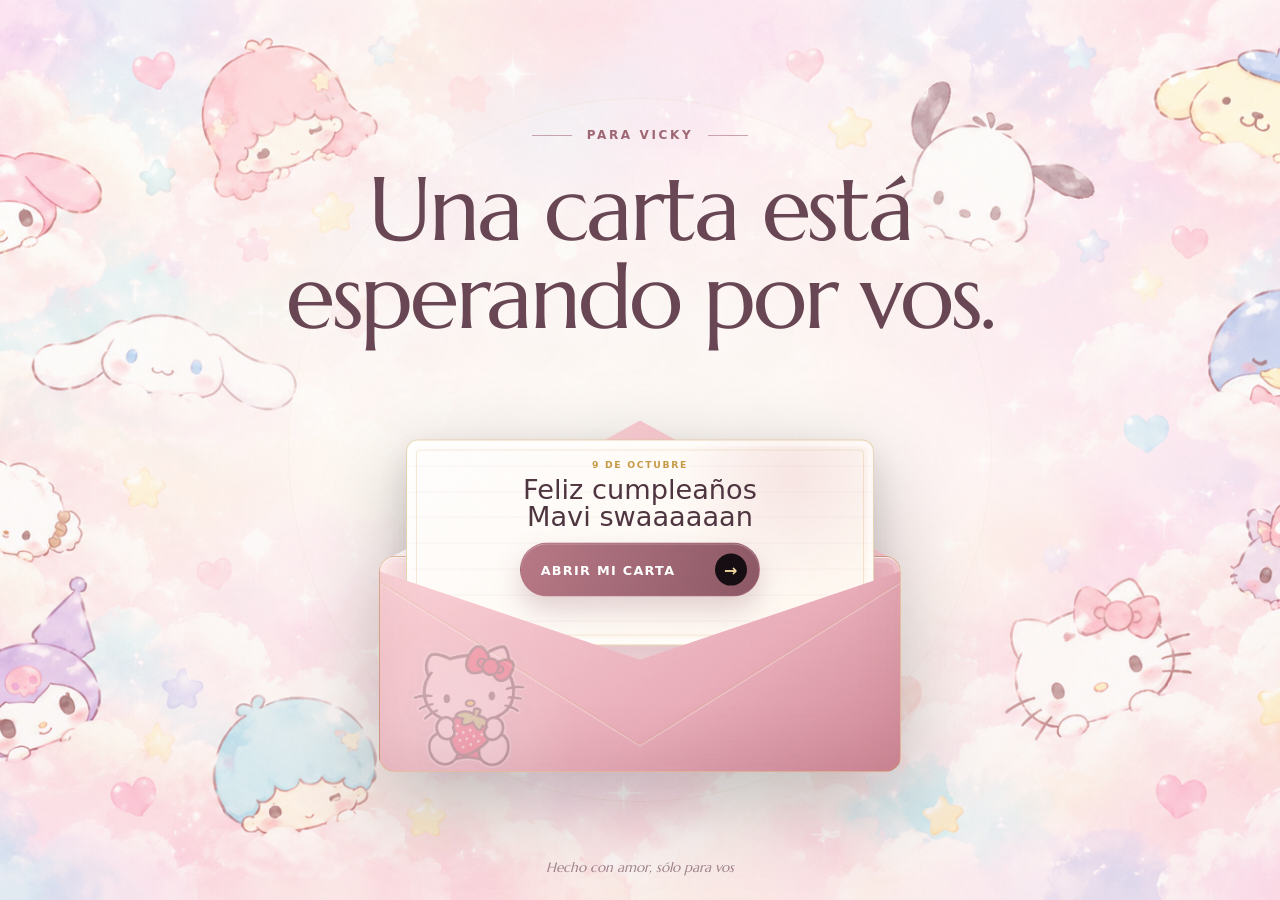
==== index.html @ 9247ea60 "Mejora el parrafo sobre su sensibilidad" ====
<!doctype html>
<html lang="es">
  <head>
    <meta charset="UTF-8" />
    <meta name="viewport" content="width=device-width, initial-scale=1.0" />
    <meta name="theme-color" content="#f7dfe2" />
    <meta
      name="description"
      content="Una experiencia de cumpleaños creada especialmente para Vicky."
    />
    <link rel="icon" type="image/svg+xml" href="./favicon.svg" />
    <link rel="preload" as="image" href="./assets/stickers-hello-kitty-letter.png" />
    <link rel="preload" as="image" href="./assets/stickers-one-piece-letter-v5.png" />
    <link rel="preload" as="image" href="./assets/stickers-plans-letter-v2.png" />
    <link rel="preload" as="image" href="./assets/waiting-kawaii-background.png" />
    <link
      rel="preload"
      as="image"
      href="./assets/waiting-kawaii-background-mobile.png"
      media="(max-width: 48rem)"
    />
    <link rel="preload" as="image" href="./assets/letter-kawaii-overlay.png" />
    <link rel="preload" as="image" href="./assets/envelope-kitty-strawberry.png" />
    <link rel="preload" as="image" href="./assets/my-melody-thanks-sticker.png" />
    <link rel="preconnect" href="https://fonts.googleapis.com" />
    <link rel="preconnect" href="https://fonts.gstatic.com" crossorigin />
    <link href="https://fonts.googleapis.com/css2?family=Marcellus&display=swap" rel="stylesheet" />
    <title>Para Vicky ✦ 9 de octubre</title>
    <link rel="stylesheet" href="./styles.css?v=20260930g" />
    <link rel="stylesheet" href="./chromatic-progress.css?v=20260930d" />
  </head>
  <body>
    <div class="noise" aria-hidden="true"></div>

    <main id="app">
      <section class="gate" id="gate" aria-labelledby="gate-title">
        <canvas id="star-voyage" aria-hidden="true"></canvas>
        <div class="star-field" aria-hidden="true"></div>
        <div class="shooting-stars" aria-hidden="true"><i></i><i></i><i></i></div>
        <div class="gate__halo" aria-hidden="true"></div>

        <div class="gate__content">
          <p class="eyebrow"><span></span> Para Vicky <span></span></p>
          <h1 id="gate-title">Una carta está<br />esperando por vos.</h1>
          <p class="gate__intro">
            La preparé con tiempo, con ternura y con todo lo que quería decirte. Se abre cuando empiece tu día.
          </p>

          <div class="envelope-countdown" id="envelope-countdown">
            <div class="envelope__letter">
              <span class="envelope__letter-date">9 de octubre</span>
              <strong>Feliz cumpleaños<br />Mavi swaaaaaan</strong>
              <button class="primary-button hidden" id="enter-button" type="button">
                <span>Abrir mi carta</span>
                <span class="button-arrow">→</span>
              </button>
            </div>

            <div class="envelope__back" aria-hidden="true"></div>
            <div class="envelope__flap" aria-hidden="true"></div>
            <div class="envelope__pocket" aria-hidden="true"></div>
            <img
              class="envelope__print"
              src="./assets/envelope-kitty-strawberry.png"
              alt=""
              aria-hidden="true"
            />
            <div class="envelope__countdown-panel">
              <div class="countdown" aria-label="Cuenta regresiva para el cumpleaños de Vicky">
                <div class="countdown__unit">
                  <strong id="days">00</strong><span>días</span>
                </div>
                <i>:</i>
                <div class="countdown__unit">
                  <strong id="hours">00</strong><span>horas</span>
                </div>
                <i>:</i>
                <div class="countdown__unit">
                  <strong id="minutes">00</strong><span>min</span>
                </div>
                <i>:</i>
                <div class="countdown__unit">
                  <strong id="seconds">00</strong><span>seg</span>
                </div>
              </div>
              <p class="date-lock"><span class="lock-icon">◇</span> 9 de octubre · 00:00</p>
            </div>
            <span class="envelope__seal" aria-hidden="true">♡</span>
          </div>

          <p class="preview-badge hidden" id="preview-badge">Vista previa activa</p>
        </div>

        <p class="signature">Hecho con amor, sólo para vos</p>
      </section>

      <section class="journey hidden" id="journey" aria-label="Una historia para Vicky">
        <div class="scene-stage" id="scene-stage" aria-live="polite"></div>

        <footer class="journey__footer">
          <button class="text-button" id="previous-button" type="button">
            <span class="nav-arrow nav-arrow--back" aria-hidden="true">←</span>
            <span class="nav-label">Portada</span>
          </button>
          <div class="progress" id="progress" aria-label="Progreso de la historia"></div>
          <button class="text-button text-button--next" id="next-button" type="button">
            <span class="nav-label">Seguir</span>
            <span class="nav-arrow" aria-hidden="true">→</span>
          </button>
        </footer>
      </section>

      <section class="gifts hidden" id="gifts" aria-labelledby="gifts-title">
        <div class="gifts__backdrop" aria-hidden="true"></div>
        <header class="gifts__header">
          <p class="eyebrow"><span></span> La última hoja <span></span></p>
          <h2 id="gifts-title">Tres planes<br />para elegir.</h2>
          <p>Elegí el que más resuene con tus ganas y tu tiempo. No hay ningún apuro.</p>
        </header>

        <div class="gift-grid" id="gift-grid"></div>

        <div class="closing" id="closing" aria-live="polite">
          <span class="closing__spark">✦</span>
          <p id="closing-message"></p>
          <div class="closing__thanks">
            <img src="./assets/my-melody-thanks-sticker.png" alt="" aria-hidden="true" />
            <span class="closing__thanks-copy">Gracias por existir</span>
          </div>
        </div>

        <button class="text-button gifts__restart" id="restart-button" type="button">Volver a vivirlo ↺</button>
      </section>
    </main>

    <noscript>Esta experiencia necesita JavaScript activado para comenzar.</noscript>
    <script src="./content.js?v=20260930f"></script>
    <script src="./app.js?v=20260930h"></script>
  </body>
</html>
---- styles.css ----
:root {
  color-scheme: light;
  --night: #160e13;
  --night-soft: #2c1721;
  --ivory: #fff9ee;
  --gold: #d6b36a;
  --gold-bright: #f4d99a;
  --rose: #b8737e;
  --rose-soft: #e5b7ba;
  --rose-deep: #6f3f50;
  --ink: #2b171d;
  --serif: "Marcellus", Georgia, "Times New Roman", serif;
  --sans: Inter, ui-sans-serif, system-ui, -apple-system, BlinkMacSystemFont, "Segoe UI", sans-serif;
}

* { box-sizing: border-box; }

html, body { min-height: 100%; }

html { background: var(--night); }

body {
  margin: 0;
  color: var(--ivory);
  background: var(--night);
  font-family: var(--sans);
  overflow-x: hidden;
}

button { font: inherit; }
button:focus-visible { outline: 2px solid var(--gold-bright); outline-offset: 5px; }
.hidden { display: none !important; }

.noise {
  position: fixed;
  z-index: 100;
  inset: 0;
  pointer-events: none;
  opacity: .045;
  background-image: url("data:image/svg+xml,%3Csvg viewBox='0 0 180 180' xmlns='http://www.w3.org/2000/svg'%3E%3Cfilter id='n'%3E%3CfeTurbulence type='fractalNoise' baseFrequency='.9' numOctaves='3' stitchTiles='stitch'/%3E%3C/filter%3E%3Crect width='100%25' height='100%25' filter='url(%23n)' opacity='.6'/%3E%3C/svg%3E");
}

.gate {
  position: relative;
  display: grid;
  min-height: 100svh;
  padding: max(4rem, env(safe-area-inset-top)) 1.25rem max(3rem, env(safe-area-inset-bottom));
  place-items: center;
  isolation: isolate;
  overflow: hidden;
  background:
    radial-gradient(circle at 50% 42%, rgba(184, 115, 126, .34), transparent 24rem),
    radial-gradient(circle at 50% 115%, rgba(229, 183, 186, .14), transparent 42rem),
    linear-gradient(145deg, #120b10 0%, #2b1721 50%, #120b10 100%);
  transition: opacity .65s ease, transform .65s ease;
}

.gate.is-leaving { opacity: 0; transform: scale(1.03); }

.star-field,
.star-field::before,
.star-field::after {
  position: absolute;
  inset: 0;
  z-index: -2;
  content: "";
  background-image:
    radial-gradient(circle at 8% 15%, #fff 0 1px, transparent 1.5px),
    radial-gradient(circle at 22% 72%, #eed59c 0 1px, transparent 1.5px),
    radial-gradient(circle at 43% 20%, #fff 0 1px, transparent 1.5px),
    radial-gradient(circle at 68% 12%, #fff 0 1px, transparent 1.5px),
    radial-gradient(circle at 86% 67%, #d8a3aa 0 1px, transparent 1.5px),
    radial-gradient(circle at 92% 26%, #fff 0 1px, transparent 1.5px);
  background-size: 310px 270px;
  opacity: .65;
}

.star-field::before { transform: rotate(28deg) scale(1.2); opacity: .32; }
.star-field::after { transform: rotate(-18deg) scale(.8); opacity: .25; }

.gate__halo {
  position: absolute;
  z-index: -1;
  width: min(80vw, 40rem);
  aspect-ratio: 1;
  border: 1px solid rgba(214, 179, 106, .2);
  border-radius: 50%;
  box-shadow: 0 0 0 4rem rgba(255,255,255,.008), 0 0 0 8rem rgba(214,179,106,.015);
  animation: breathe 7s ease-in-out infinite;
}

.gate__content { max-width: 57rem; text-align: center; }

.eyebrow {
  display: flex;
  align-items: center;
  justify-content: center;
  gap: .9rem;
  margin: 0 0 1.5rem;
  color: var(--gold-bright);
  font-size: .75rem;
  font-weight: 600;
  letter-spacing: .25em;
  text-transform: uppercase;
}

.eyebrow span { width: 2.5rem; height: 1px; background: currentColor; opacity: .55; }

h1, h2 {
  margin: 0;
  font-family: var(--serif);
  font-weight: 400;
  letter-spacing: -.045em;
}

.gate h1 { font-size: clamp(3.2rem, 15vw, 5rem); line-height: .92; }

.gate__intro {
  max-width: 36rem;
  margin: 1.5rem auto 2.25rem;
  color: rgba(255, 249, 238, .7);
  font-family: var(--serif);
  font-size: clamp(1.05rem, 2vw, 1.35rem);
  line-height: 1.65;
}

.countdown {
  display: flex;
  align-items: start;
  justify-content: center;
  width: min(100%, 22rem);
  gap: .15rem;
  margin-inline: auto;
}

.countdown__unit { min-width: 0; flex: 1; }
.countdown strong { display: block; font-family: var(--serif); font-size: clamp(2rem, 11vw, 3.4rem); font-weight: 400; line-height: 1; }
.countdown span { display: block; margin-top: .7rem; color: rgba(255,255,255,.48); font-size: .68rem; letter-spacing: .18em; text-transform: uppercase; }
.countdown i { color: var(--gold); font-family: var(--serif); font-size: 2rem; font-style: normal; font-weight: 200; line-height: .85; opacity: .5; }

.date-lock { margin: 2rem 0 0; color: rgba(255,255,255,.48); font-size: .72rem; letter-spacing: .18em; text-transform: uppercase; }
.lock-icon { margin-right: .45rem; color: var(--gold); }
.signature { display: none; position: absolute; bottom: 1.5rem; margin: 0; color: rgba(255,255,255,.28); font-family: var(--serif); font-size: .85rem; font-style: italic; }

.primary-button {
  display: inline-flex;
  align-items: center;
  gap: 2.5rem;
  margin-top: 2rem;
  padding: 1rem 1.1rem 1rem 1.5rem;
  border: 1px solid rgba(244,217,154,.55);
  border-radius: 999px;
  color: var(--night);
  background: var(--ivory);
  cursor: pointer;
  font-size: .8rem;
  font-weight: 700;
  letter-spacing: .1em;
  text-transform: uppercase;
  transition: transform .25s ease, background .25s ease;
}

.primary-button:hover { transform: translateY(-3px); background: var(--gold-bright); }
.button-arrow { display: grid; width: 2rem; height: 2rem; border-radius: 50%; place-items: center; color: var(--ivory); background: var(--night); font-size: 1rem; }
.preview-badge { margin: 1rem 0 0; color: var(--rose-soft); font-size: .72rem; letter-spacing: .12em; text-transform: uppercase; }

.journey {
  position: fixed;
  inset: 0;
  z-index: 10;
  display: grid;
  grid-template-rows: minmax(0, 1fr) auto;
  min-height: 100svh;
  overflow: hidden;
  background: #120b0f;
  transition: opacity .5s ease;
}

.journey.is-leaving { opacity: 0; }

.journey__header,
.journey__footer {
  position: absolute;
  z-index: 6;
  left: 0;
  width: 100%;
  display: grid;
  align-items: center;
  padding: 1.5rem clamp(1.25rem, 4vw, 4rem);
}

.journey__header { top: 0; grid-template-columns: auto 1fr auto; gap: 1rem; }
.journey__header p { margin: 0 0 0 .4rem; color: rgba(255,255,255,.55); font-size: .7rem; letter-spacing: .16em; text-transform: uppercase; }
.mini-mark { display: grid; width: 2rem; height: 2rem; border: 1px solid rgba(244,217,154,.6); border-radius: 50%; place-items: center; color: var(--gold-bright); font-family: var(--serif); }
.icon-button { border: 0; color: rgba(255,255,255,.7); background: transparent; cursor: pointer; font-size: 1.75rem; font-weight: 200; }

.scene-stage { min-height: 0; height: 100%; overflow-y: auto; overscroll-behavior-y: contain; }
.scene { position: relative; min-height: 100%; overflow: hidden; isolation: isolate; animation: reveal .9s cubic-bezier(.2,.8,.2,1) both; }
.scene__image { position: absolute; z-index: -3; inset: 0; overflow: hidden; }
.scene__image::before,
.scene__image::after {
  position: absolute;
  inset: 0;
  content: "";
  background-image: var(--scene-image);
  background-position: center;
  background-repeat: no-repeat;
}
.scene__image::before {
  inset: -2rem;
  z-index: 0;
  background-size: cover;
  filter: blur(28px) brightness(.42) saturate(.82);
  opacity: .78;
  transform: scale(1.08);
}
.scene__image::after {
  z-index: 1;
  background-size: contain;
  animation: imageReveal 1.1s ease-out both;
}
.scene--stars .scene__image { background-image: radial-gradient(circle at 50% 48%, rgba(184,115,126,.38), transparent 25rem), linear-gradient(145deg,#120a0f,#351a27 55%,#120b0f); }
.scene--stars .scene__image::before,
.scene--stars .scene__image::after { display: none; }
.scene__shade,
.scene--rose .scene__shade,
.scene--gold .scene__shade { position: absolute; z-index: -2; inset: 0; background: linear-gradient(0deg, rgba(22,10,16,.97) 0%, rgba(50,22,33,.74) 46%, rgba(22,10,16,.08) 82%); }

.scene__copy {
  display: flex;
  min-height: 100%;
  max-width: 51rem;
  flex-direction: column;
  justify-content: flex-end;
  padding: 7rem 1.5rem 3.75rem;
}

.scene__number { margin: 0 0 1.25rem; color: rgba(255,255,255,.38); font-size: .7rem; letter-spacing: .2em; }
.scene__kicker { margin: 0 0 1.25rem; color: var(--gold-bright); font-size: .75rem; font-weight: 700; letter-spacing: .19em; text-transform: uppercase; }
.scene h2 { max-width: 22rem; font-size: clamp(2.6rem, 12vw, 4.2rem); line-height: .94; text-wrap: balance; }
.scene__text { max-width: 38rem; margin: 1.25rem 0 0; color: rgba(255,249,238,.76); font-family: var(--serif); font-size: 1.05rem; line-height: 1.55; }

.scene__ornament { position: absolute; right: clamp(2rem, 8vw, 8rem); top: 50%; display: none; width: clamp(6rem, 12vw, 10rem); aspect-ratio: 1; border: 1px solid rgba(244,217,154,.32); border-radius: 50%; place-items: center; color: var(--gold-bright); transform: translateY(-50%); }
.scene__ornament::before, .scene__ornament::after { position: absolute; width: 140%; height: 1px; content: ""; background: linear-gradient(90deg,transparent,rgba(244,217,154,.25),transparent); }
.scene__ornament::after { transform: rotate(90deg); }
.scene__ornament span { animation: spin 12s linear infinite; }
.swipe-hint { position: absolute; right: 1.5rem; bottom: 1.25rem; display: block; margin: 0; color: rgba(255,255,255,.4); font-size: .63rem; letter-spacing: .08em; }

.journey__footer { position: relative; bottom: auto; grid-template-columns: 1fr auto 1fr; padding-bottom: max(1.15rem, env(safe-area-inset-bottom)); background: linear-gradient(0deg, rgba(22,9,15,.98), rgba(39,17,27,.9)); }
.text-button { padding: .75rem 0; border: 0; color: rgba(255,255,255,.7); background: transparent; cursor: pointer; font-size: .65rem; font-weight: 700; letter-spacing: .14em; text-align: left; text-transform: uppercase; }
.text-button:disabled { opacity: .2; cursor: default; }
.text-button--next { text-align: right; color: var(--gold-bright); }
.text-button span { display: inline-block; margin-left: .6rem; transition: transform .2s ease; }
.text-button:not(:disabled):hover span { transform: translateX(.3rem); }
.progress { display: flex; gap: .45rem; }
.progress__dot { width: .4rem; height: .4rem; padding: 0; border: 0; border-radius: 50%; background: rgba(255,255,255,.3); cursor: pointer; transition: width .3s ease, border-radius .3s ease, background .3s ease; }
.progress__dot.is-active { width: 2.2rem; border-radius: 1rem; background: var(--gold-bright); }

.gifts {
  position: relative;
  min-height: 100svh;
  padding: max(5rem, env(safe-area-inset-top)) 1.25rem max(3rem, env(safe-area-inset-bottom));
  overflow: hidden auto;
  isolation: isolate;
  background: #25131b;
}

.gifts__backdrop { position: fixed; z-index: -2; inset: 0; background: linear-gradient(rgba(67,31,45,.58),rgba(31,14,22,.9)), url("./assets/gift-portal.png") center / cover; filter: saturate(.82) sepia(.08); }
.gifts__header { max-width: 48rem; margin: 0 auto 2.5rem; text-align: center; }
.gifts h2 { font-size: clamp(3rem, 7vw, 6.3rem); line-height: .95; }
.gifts__header > p:last-child { max-width: 34rem; margin: 1.5rem auto 0; color: rgba(255,249,238,.7); font-family: var(--serif); font-size: 1.15rem; line-height: 1.6; }
.gift-grid { display: grid; max-width: 25rem; margin: 0 auto; grid-template-columns: 1fr; gap: clamp(1rem, 2vw, 1.75rem); perspective: 1200px; }

.gift-card { min-height: 31rem; padding: 0; border: 0; color: var(--ink); background: transparent; cursor: pointer; perspective: 1200px; }
.gift-card__inner { position: relative; display: block; width: 100%; height: 100%; min-height: inherit; transform-style: preserve-3d; transition: transform .8s cubic-bezier(.2,.7,.2,1); }
.gift-card.is-open .gift-card__inner { transform: rotateY(180deg); }
.gift-card__face { position: absolute; display: flex; inset: 0; flex-direction: column; align-items: center; justify-content: center; padding: 2rem; border: 1px solid rgba(214,179,106,.6); border-radius: 11rem 11rem .75rem .75rem; backface-visibility: hidden; overflow: hidden; }
.gift-card__front { background: linear-gradient(155deg,#fffdf6,#ead4d0); box-shadow: 0 1.5rem 5rem rgba(0,0,0,.28); }
.gift-card__front::before { position: absolute; inset: 1rem; border: 1px solid rgba(126,83,54,.23); border-radius: 10rem 10rem .4rem .4rem; content: ""; pointer-events: none; }
.gift-card__back { color: var(--ivory); background: linear-gradient(145deg,#9a5d6c,#3b1d29 78%); transform: rotateY(180deg); box-shadow: 0 1.5rem 5rem rgba(0,0,0,.35); }
.gift-card__number { position: absolute; top: 2rem; color: currentColor; font-size: .7rem; letter-spacing: .2em; opacity: .55; }
.gift-card__symbol { display: grid; width: 5rem; height: 5rem; margin-bottom: 2.2rem; border: 1px solid rgba(126,83,54,.35); border-radius: 50%; place-items: center; color: #8a604b; font-size: 1.5rem; }
.gift-card__symbol--small { width: 3rem; height: 3rem; margin-bottom: 1.5rem; color: var(--gold-bright); border-color: rgba(244,217,154,.35); font-size: 1rem; }
.gift-card__title { font-family: var(--serif); font-size: 2.25rem; letter-spacing: -.035em; }
.gift-card__short { max-width: 14rem; margin-top: .75rem; font-family: var(--serif); font-size: 1rem; line-height: 1.5; opacity: .64; }
.gift-card__why { max-width: 18rem; font-family: var(--serif); font-size: 1.15rem; line-height: 1.6; }
.gift-card__detail { max-width: 17rem; margin-top: 1.25rem; font-size: .78rem; line-height: 1.55; opacity: .6; }
.gift-card__open { position: absolute; bottom: 2rem; font-size: .67rem; font-weight: 700; letter-spacing: .16em; text-transform: uppercase; opacity: .62; }
.gift-card:hover .gift-card__inner { transform: translateY(-.45rem); }
.gift-card.is-open:hover .gift-card__inner { transform: rotateY(180deg) translateY(-.45rem); }
.gift-card:focus-visible { outline: 0; }
.gift-card:focus-visible .gift-card__face { outline: 2px solid var(--gold-bright); outline-offset: 5px; }

.closing { max-width: 48rem; margin: 4rem auto 2rem; text-align: center; animation: reveal .8s ease both; }
.closing__spark { color: var(--gold-bright); font-size: 1.5rem; }
.closing p { margin: 1.2rem 0 0; font-family: var(--serif); font-size: clamp(1.4rem, 3vw, 2.3rem); line-height: 1.5; }
.gifts__restart { display: block; margin: 3rem auto 0; text-align: center; }

noscript { position: fixed; z-index: 200; inset: auto 1rem 1rem; padding: 1rem; color: #111; background: #fff; }

@keyframes breathe { 0%,100% { transform: scale(.96); opacity: .6; } 50% { transform: scale(1.04); opacity: 1; } }
@keyframes reveal { from { opacity: 0; transform: scale(1.015); } to { opacity: 1; transform: scale(1); } }
@keyframes imageReveal { from { opacity: 0; } to { opacity: 1; } }
@keyframes spin { to { transform: rotate(360deg); } }

@media (min-width: 48rem) {
  .gate { padding: 3rem clamp(1.25rem, 5vw, 5rem) 2rem; }
  .gate h1 { font-size: clamp(3rem, min(8vw, 13vh), 7.5rem); }
  .gate__intro { margin: 2rem auto 2.75rem; }
  .countdown { width: auto; gap: clamp(.5rem, 2vw, 2rem); }
  .countdown__unit { min-width: clamp(3.5rem, 10vw, 7.5rem); flex: 0 1 auto; }
  .countdown strong { font-size: clamp(2.25rem, 6vw, 5.5rem); }
  .countdown i { font-size: clamp(1.8rem, 5vw, 4.2rem); }
  .signature { display: block; }

  .scene__shade { background: linear-gradient(90deg, rgba(7,6,13,.92) 0%, rgba(7,6,13,.66) 42%, rgba(7,6,13,.08) 80%), linear-gradient(0deg, rgba(7,6,13,.7), transparent 35%); }
  .scene--dark .scene__shade { background: linear-gradient(90deg, rgba(42,18,27,.93) 0%, rgba(51,22,32,.64) 42%, rgba(31,14,21,.08) 78%), linear-gradient(0deg, rgba(35,14,23,.64), transparent 38%); }
  .scene--rose .scene__shade { background: linear-gradient(90deg, rgba(57,24,37,.91), rgba(91,42,56,.5) 48%, rgba(31,16,27,.08) 78%), linear-gradient(0deg, rgba(38,15,25,.65), transparent 35%); }
  .scene--gold .scene__shade { background: linear-gradient(90deg, rgba(45,20,29,.89), rgba(59,27,39,.5) 52%, transparent 83%), linear-gradient(0deg, rgba(31,14,21,.65), transparent 35%); }
  .scene__copy { justify-content: center; padding: 6rem clamp(1.5rem, 8vw, 8rem) 3rem; }
  .scene__number { margin-bottom: 2rem; }
  .scene h2 { max-width: 48rem; font-size: clamp(2.9rem, min(6.4vw, 9.4vh), 6.2rem); }
  .scene__text { margin-top: 2rem; font-size: clamp(1.05rem, 2vw, 1.35rem); line-height: 1.7; }
  .scene__ornament { display: grid; }
  .swipe-hint { display: none; }
  .journey__footer { padding-bottom: 1.5rem; }
  .progress { gap: .65rem; }
  .text-button { font-size: .75rem; }

  .gifts { padding: clamp(5rem, 8vw, 8rem) clamp(1.25rem, 5vw, 5rem) 3rem; }
  .gifts__header { margin-bottom: 3.5rem; }
  .gift-grid { max-width: 50rem; grid-template-columns: repeat(2, minmax(0, 1fr)); }
  .gift-grid .gift-card:last-child { width: calc(50% - .5rem); grid-column: 1 / -1; justify-self: center; }
  .gift-card { min-height: 29rem; }
}

@media (min-width: 48rem) and (max-height: 52rem) {
  .gate { padding-block: 1.5rem; }
  .gate h1 { font-size: clamp(3rem, 12vh, 5.75rem); }
  .gate__intro { margin-block: 1rem 1.35rem; }
  .countdown span { margin-top: .35rem; }
  .date-lock { margin-top: 1.15rem; }
  .primary-button { margin-top: 1.15rem; }
  .preview-badge { margin-top: .55rem; }
  .signature { display: none; }

  .journey__header,
  .journey__footer { padding-block: 1rem; }
  .scene__copy { padding-top: 5.5rem; padding-bottom: 2rem; }
  .scene__number { margin-bottom: 1rem; }
  .scene__kicker { margin-bottom: .8rem; }
  .scene__text { margin-top: 1.2rem; line-height: 1.5; }
}

@media (min-width: 64rem) {
  .gift-grid { max-width: 76rem; grid-template-columns: repeat(3, minmax(0, 1fr)); }
  .gift-grid .gift-card:last-child { width: auto; grid-column: auto; justify-self: stretch; }
}

@media (prefers-reduced-motion: reduce) {
  *, *::before, *::after { scroll-behavior: auto !important; animation-duration: .01ms !important; animation-iteration-count: 1 !important; transition-duration: .01ms !important; }
}

/* ========================================================================== */
/* Rediseño luminoso · blanco, dorado y rosa viejo                            */
/* ========================================================================== */

:root {
  color-scheme: light;
  --paper: #fffdf9;
  --paper-warm: #fbf4ee;
  --blush: #f6e4e5;
  --blush-deep: #ecced1;
  --rose: #b87986;
  --rose-soft: #e5b7ba;
  --rose-deep: #8d5865;
  --gold: #c69b45;
  --gold-bright: #f1d99d;
  --gold-pale: #f7ebcb;
  --ink: #4e3540;
  --ink-soft: #745864;
  --night: #160e13;
  --night-soft: #342027;
}

html { background: var(--paper); }

body {
  color: var(--ink);
  background: var(--paper);
}

body.in-experience { overflow: hidden; }

.noise {
  opacity: .035;
  mix-blend-mode: multiply;
  pointer-events: none;
}

.hidden { display: none !important; }

button:focus-visible {
  outline: 2px solid var(--gold);
  outline-offset: 4px;
}

/* Portada: se conserva su clima nocturno, ahora con viaje estelar real. */
.gate {
  position: relative;
  isolation: isolate;
  min-height: 100svh;
  overflow: hidden;
  display: grid;
  place-items: center;
  padding: clamp(5.25rem, 11vh, 8rem) 1.25rem clamp(4.5rem, 9vh, 6.5rem);
  color: #fffaf3;
  background:
    radial-gradient(circle at 18% 18%, rgba(184, 121, 134, .25), transparent 35%),
    radial-gradient(circle at 82% 74%, rgba(198, 155, 69, .14), transparent 34%),
    linear-gradient(145deg, #25151d 0%, #160e13 46%, #2f1a22 100%);
  transition: opacity .65s ease, transform .65s cubic-bezier(.22, .8, .24, 1);
}

.gate.is-leaving {
  opacity: 0;
  transform: scale(1.035);
}

#star-voyage {
  position: absolute;
  inset: 0;
  z-index: -3;
  width: 100%;
  height: 100%;
  opacity: .96;
  pointer-events: none;
}

.star-field {
  position: absolute;
  inset: -12%;
  z-index: -2;
  opacity: .34;
  background-image:
    radial-gradient(circle, rgba(255, 253, 249, .92) 0 1px, transparent 1.7px),
    radial-gradient(circle, rgba(241, 217, 157, .82) 0 1px, transparent 1.7px),
    radial-gradient(circle, rgba(229, 183, 186, .78) 0 1.2px, transparent 1.9px);
  background-size: 73px 73px, 127px 127px, 181px 181px;
  background-position: 0 0, 31px 49px, 87px 15px;
  animation: starDrift 28s linear infinite;
}

.gate__halo {
  position: absolute;
  z-index: -1;
  width: min(84vw, 44rem);
  aspect-ratio: 1;
  border: 1px solid rgba(241, 217, 157, .24);
  border-radius: 50%;
  box-shadow:
    0 0 0 clamp(1.75rem, 6vw, 4.75rem) rgba(229, 183, 186, .035),
    0 0 0 clamp(3.5rem, 11vw, 8.5rem) rgba(198, 155, 69, .025),
    inset 0 0 6rem rgba(184, 121, 134, .09);
  animation: haloBreathe 7s ease-in-out infinite;
}

.shooting-stars {
  position: absolute;
  inset: 0;
  z-index: -1;
  overflow: hidden;
  pointer-events: none;
}

.shooting-stars i {
  position: absolute;
  top: -8%;
  left: 62%;
  width: clamp(5rem, 12vw, 10rem);
  height: 1px;
  opacity: 0;
  background: linear-gradient(90deg, transparent, rgba(255, 253, 249, .9));
  filter: drop-shadow(0 0 5px rgba(241, 217, 157, .72));
  transform: rotate(-38deg);
  animation: shootingStar 8s cubic-bezier(.24, .65, .36, 1) infinite;
}

.shooting-stars i:nth-child(2) { left: 88%; animation-delay: 2.9s; animation-duration: 10s; }
.shooting-stars i:nth-child(3) { left: 38%; animation-delay: 5.6s; animation-duration: 9s; }

.gate__content {
  position: relative;
  z-index: 2;
  width: min(100%, 50rem);
  margin: auto;
  text-align: center;
  animation: gateContentIn 1.05s cubic-bezier(.18, .78, .24, 1) both;
}

.eyebrow {
  color: var(--gold-bright);
  letter-spacing: .22em;
}

.eyebrow span { background: currentColor; }

.gate h1 {
  margin: clamp(1rem, 2.4vh, 1.65rem) 0 .9rem;
  color: #fffaf3;
  font-size: clamp(2.25rem, 8.1vw, 5.6rem);
  line-height: .98;
  letter-spacing: -.035em;
  text-wrap: balance;
  text-shadow: 0 .18em 1.1em rgba(0, 0, 0, .28);
}

.gate__intro {
  width: min(100%, 34rem);
  margin: 0 auto clamp(1.6rem, 4.5vh, 3.25rem);
  color: rgba(255, 250, 243, .75);
  font-family: var(--sans);
  font-size: clamp(.94rem, 2.2vw, 1.08rem);
  line-height: 1.75;
}

.countdown {
  width: min(100%, 41rem);
  margin-inline: auto;
  padding: clamp(.85rem, 2.5vw, 1.3rem) clamp(.7rem, 2.5vw, 1.4rem);
  border: 1px solid rgba(241, 217, 157, .25);
  border-radius: 999px;
  background: linear-gradient(110deg, rgba(255, 253, 249, .085), rgba(184, 121, 134, .07));
  box-shadow: inset 0 1px rgba(255, 255, 255, .08), 0 1.25rem 4rem rgba(0, 0, 0, .18);
  backdrop-filter: blur(12px);
}

.countdown__unit strong { color: #fffaf3; }
.countdown__unit span { color: rgba(255, 250, 243, .54); }
.countdown > i { color: var(--rose-soft); }

.date-lock { color: rgba(255, 250, 243, .58); }
.lock-icon { color: var(--gold-bright); }

.primary-button {
  position: relative;
  isolation: isolate;
  overflow: hidden;
  color: var(--ink);
  background: linear-gradient(105deg, #fffdf9 0%, #f4e6dd 52%, var(--gold-bright) 150%);
  border: 1px solid rgba(255, 255, 255, .76);
  box-shadow: 0 1.1rem 3.25rem rgba(0, 0, 0, .28), inset 0 1px white;
}

.primary-button::before {
  content: "";
  position: absolute;
  inset: 0;
  border-radius: inherit;
  background: linear-gradient(110deg, transparent 22%, rgba(255, 255, 255, .85) 45%, transparent 68%);
  transform: translateX(-105%);
  animation: buttonShimmer 4.8s ease-in-out infinite 1.4s;
  pointer-events: none;
}

.primary-button > span {
  position: relative;
  z-index: 1;
}

.primary-button:hover { transform: translateY(-3px); box-shadow: 0 1.4rem 4rem rgba(0, 0, 0, .33), inset 0 1px white; }
.button-arrow { color: var(--rose-deep); }
.preview-badge { color: var(--gold-bright); border-color: rgba(241, 217, 157, .34); background: rgba(255,255,255,.06); }
.signature { z-index: 2; color: rgba(255, 250, 243, .45); }

/* Recorrido: páginas claras con imágenes enteras dentro de arcos. */
.journey {
  position: fixed;
  inset: 0;
  z-index: 10;
  display: grid;
  grid-template-rows: minmax(0, 1fr) auto;
  overflow: hidden;
  color: var(--ink);
  background: var(--paper);
  opacity: 1;
  transition: opacity .5s ease, transform .5s ease;
}

.journey.is-leaving { opacity: 0; transform: translateY(-1rem); }

.journey__header {
  position: absolute;
  z-index: 20;
  top: 0;
  left: 0;
  right: 0;
  height: 4.75rem;
  padding: .9rem clamp(1rem, 3.5vw, 3.25rem);
  display: grid;
  grid-template-columns: auto 1fr auto;
  align-items: center;
  gap: .85rem;
  color: var(--ink);
  background: linear-gradient(180deg, rgba(255, 253, 249, .96), rgba(255, 253, 249, .76) 72%, transparent);
  pointer-events: none;
}

.journey__header > * { pointer-events: auto; }

.mini-mark {
  width: 2.55rem;
  aspect-ratio: 1;
  display: grid;
  place-items: center;
  color: var(--rose-deep);
  border: 1px solid var(--gold);
  border-radius: 50%;
  background: rgba(255, 253, 249, .86);
  box-shadow: 0 .5rem 1.6rem rgba(141, 88, 101, .12);
}

.journey__header p {
  color: var(--rose-deep);
  letter-spacing: .14em;
}

.icon-button {
  color: var(--rose-deep);
  border-color: rgba(198, 155, 69, .5);
  background: rgba(255, 253, 249, .86);
  box-shadow: 0 .5rem 1.6rem rgba(141, 88, 101, .09);
}

.icon-button:hover { color: white; border-color: var(--rose); background: var(--rose); transform: rotate(5deg); }

.scene-stage {
  --parallax-x: 0px;
  --parallax-y: 0px;
  min-height: 0;
  height: 100%;
  overflow-x: hidden;
  overflow-y: auto;
  overscroll-behavior: contain;
  background: var(--paper);
  scrollbar-color: var(--rose-soft) transparent;
}

.scene {
  position: relative;
  isolation: isolate;
  min-height: 100%;
  display: grid;
  grid-template-columns: minmax(0, 1fr);
  grid-template-rows: auto auto auto;
  align-content: start;
  overflow: hidden;
  padding: 5.1rem 1rem 1.5rem;
  color: var(--ink);
  background:
    linear-gradient(150deg, rgba(255, 255, 255, .97), rgba(251, 244, 238, .9)),
    var(--paper);
  animation: sceneIn .72s ease both;
}

.scene::before,
.scene::after {
  content: "";
  position: absolute;
  z-index: -2;
  border-radius: 50%;
  pointer-events: none;
}

.scene::before {
  top: -18vw;
  right: -16vw;
  width: min(65vw, 40rem);
  aspect-ratio: 1;
  background: radial-gradient(circle, rgba(229, 183, 186, .42), rgba(246, 228, 229, .1) 63%, transparent 69%);
  animation: washFloat 13s ease-in-out infinite alternate;
}

.scene::after {
  left: -20vw;
  bottom: -28vw;
  width: min(72vw, 45rem);
  aspect-ratio: 1;
  border: 1px solid rgba(198, 155, 69, .18);
  box-shadow: 0 0 0 3rem rgba(247, 235, 203, .1), 0 0 0 6rem rgba(229, 183, 186, .07);
}

.scene__wash {
  position: absolute;
  z-index: -1;
  inset: 0;
  opacity: .9;
  pointer-events: none;
  background:
    linear-gradient(112deg, transparent 0 48%, rgba(255, 255, 255, .55) 48.2% 48.5%, transparent 48.7%),
    radial-gradient(circle at 74% 46%, rgba(198, 155, 69, .11), transparent 35%);
}

.scene--dark {
  background:
    linear-gradient(145deg, rgba(255, 253, 249, .98), rgba(246, 228, 229, .91)),
    var(--paper);
}

.scene--rose {
  background:
    linear-gradient(145deg, #fffefd 4%, #fae9ea 58%, #f8f1eb 100%);
}

.scene--gold {
  background:
    linear-gradient(145deg, #fffefd 2%, #fbf6e8 55%, #f4e4e4 115%);
}

.scene__sparkles {
  position: absolute;
  inset: 0;
  z-index: -1;
  overflow: hidden;
  pointer-events: none;
}

.scene__sparkles i {
  position: absolute;
  left: var(--x);
  top: var(--y);
  color: var(--gold);
  font-size: var(--size);
  font-style: normal;
  opacity: .25;
  text-shadow: 0 0 1rem rgba(198, 155, 69, .45);
  animation: sparkleDrift 4.8s ease-in-out infinite var(--delay);
}

.scene__visual {
  grid-row: 1;
  position: relative;
  z-index: 2;
  width: min(100%, 35rem);
  height: clamp(17.5rem, 44svh, 25rem);
  margin: 0 auto 1.35rem;
  display: grid;
  place-items: center;
  transform: translate3d(var(--parallax-x), var(--parallax-y), 0);
  transition: transform .35s ease-out;
}

.scene__frame {
  position: relative;
  z-index: 2;
  width: min(88%, 29rem);
  height: 100%;
  overflow: hidden;
  display: grid;
  place-items: center;
  border: clamp(2px, .4vw, 4px) solid rgba(198, 155, 69, .82);
  border-radius: 48% 48% 1.5rem 1.5rem / 27% 27% 1.5rem 1.5rem;
  background:
    radial-gradient(circle at 50% 28%, rgba(255, 255, 255, .98), rgba(246, 228, 229, .94) 58%, rgba(229, 183, 186, .5));
  box-shadow:
    inset 0 0 0 .45rem rgba(255, 253, 249, .72),
    inset 0 0 0 .5rem rgba(198, 155, 69, .24),
    0 1.6rem 4rem rgba(141, 88, 101, .18),
    0 .5rem 1rem rgba(198, 155, 69, .12);
  clip-path: inset(0 0 100% 0 round 48% 48% 1.5rem 1.5rem);
  animation: frameReveal 1.05s cubic-bezier(.2, .8, .22, 1) .12s forwards;
  min-width: 0;
  min-height: 0;
}

.scene__frame::after {
  content: "";
  position: absolute;
  inset: .55rem;
  z-index: 3;
  border: 1px solid rgba(255, 255, 255, .76);
  border-radius: inherit;
  pointer-events: none;
}

.scene__picture {
  position: relative;
  z-index: 1;
  width: 100%;
  height: 100%;
  display: block;
  object-fit: contain;
  object-position: center;
  padding: clamp(.55rem, 1.8vw, 1rem);
  filter: saturate(.97) contrast(1.02);
  transform: translateY(0);
  animation: pictureFloat 6.5s ease-in-out infinite 1.15s;
  min-width: 0;
  min-height: 0;
  max-width: 100%;
  max-height: 100%;
}

.scene--dark .scene__frame {
  width: min(96%, 34rem);
  background: linear-gradient(145deg, #fffdf9, #f2dfe0);
}

.scene--dark .scene__picture { padding: clamp(.35rem, 1vw, .7rem); }

.scene--rose .scene__frame {
  width: min(82%, 23rem);
  background: linear-gradient(145deg, #fffefb, #f9dcdf);
}

.scene--rose .scene__picture { padding: clamp(.5rem, 1.7vw, .9rem); }

.scene--gold .scene__frame {
  width: min(82%, 23rem);
  background: linear-gradient(145deg, #fffefb, #f7edcf);
}

.scene__orbit {
  position: absolute;
  z-index: 1;
  width: min(94%, 32rem);
  aspect-ratio: 1;
  border: 1px solid rgba(198, 155, 69, .34);
  border-radius: 50%;
  pointer-events: none;
}

.scene__orbit::before {
  content: "✦";
  position: absolute;
  top: 11%;
  left: 10%;
  display: grid;
  place-items: center;
  width: 1.65rem;
  aspect-ratio: 1;
  color: var(--gold);
  background: var(--paper);
  border-radius: 50%;
  box-shadow: 0 .3rem 1rem rgba(141, 88, 101, .15);
}

.scene__orbit--one { animation: orbitSpin 22s linear infinite; }
.scene__orbit--two { width: min(76%, 26rem); border-color: rgba(184, 121, 134, .26); animation: orbitSpin 17s linear infinite reverse; }
.scene__orbit--two::before { top: auto; left: auto; right: 4%; bottom: 18%; color: var(--rose); }

.scene__seal {
  position: absolute;
  z-index: 4;
  right: 3%;
  bottom: 5%;
  width: 3.05rem;
  aspect-ratio: 1;
  display: grid;
  place-items: center;
  color: white;
  border: .22rem double rgba(255, 255, 255, .8);
  border-radius: 50%;
  background: linear-gradient(145deg, var(--rose), var(--rose-deep));
  box-shadow: 0 .75rem 1.75rem rgba(141, 88, 101, .28);
  transform: rotate(8deg);
  animation: sealPulse 4s ease-in-out infinite;
}

.scene__celestial {
  position: relative;
  width: min(68%, 15rem);
  aspect-ratio: 1;
  display: grid;
  place-items: center;
  border: 1px solid rgba(198, 155, 69, .5);
  border-radius: 50%;
  background:
    radial-gradient(circle at 36% 30%, white 0 6%, transparent 7%),
    radial-gradient(circle at 50% 42%, #fffdf9 0 22%, #f1d99d 23% 25%, #e5b7ba 26% 43%, rgba(184, 121, 134, .18) 44% 58%, transparent 59%);
  box-shadow: 0 0 0 1.8rem rgba(198, 155, 69, .08), 0 0 4rem rgba(184, 121, 134, .24);
  animation: celestialFloat 5.6s ease-in-out infinite;
}

.scene__celestial span {
  position: absolute;
  inset: -15%;
  border: 1px solid rgba(184, 121, 134, .34);
  border-radius: 50%;
  transform: rotate(32deg) scaleY(.32);
}

.scene__celestial i { color: white; font-size: 2.2rem; font-style: normal; filter: drop-shadow(0 0 1rem rgba(198,155,69,.8)); }

.scene__copy {
  grid-row: 2;
  position: relative;
  z-index: 3;
  width: min(100%, 38rem);
  margin: 0 auto;
  padding: .35rem .6rem 1.4rem;
  text-align: center;
  animation: copyRise .85s cubic-bezier(.2, .8, .22, 1) .18s both;
  min-width: 0;
  min-height: 0;
  height: auto;
}

.scene__number {
  margin: 0 0 .75rem;
  color: var(--gold);
  font-family: var(--sans);
  font-size: .7rem;
  font-weight: 700;
  letter-spacing: .2em;
}

.scene__kicker {
  margin: 0 0 .75rem;
  color: var(--rose-deep);
  font-family: var(--sans);
  font-size: .72rem;
  font-weight: 700;
  letter-spacing: .18em;
  line-height: 1.4;
  text-transform: uppercase;
}

.scene h2 {
  max-width: 13ch;
  margin: 0 auto clamp(.85rem, 2vh, 1.3rem);
  color: var(--ink);
  font-size: clamp(2rem, 7.5vw, 4.9rem);
  line-height: 1.02;
  letter-spacing: -.035em;
  text-wrap: balance;
}

.scene__text {
  width: min(100%, 34rem);
  margin: 0 auto;
  color: var(--ink-soft);
  font-family: var(--sans);
  font-size: clamp(.95rem, 2.2vw, 1.08rem);
  line-height: 1.72;
  text-wrap: pretty;
}

.swipe-hint {
  grid-row: 3;
  align-self: end;
  margin: .4rem auto 0;
  color: var(--rose-deep);
  font-family: var(--sans);
  font-size: .7rem;
  letter-spacing: .09em;
}

.swipe-hint span { display: inline-block; color: var(--gold); animation: arrowNudge 1.8s ease-in-out infinite; }

.journey__footer {
  position: relative;
  z-index: 20;
  min-height: 4.25rem;
  padding: .65rem clamp(.9rem, 3vw, 2.6rem);
  display: grid;
  grid-template-columns: minmax(4.8rem, auto) 1fr minmax(4.8rem, auto);
  align-items: center;
  gap: .55rem;
  color: var(--ink);
  border-top: 1px solid rgba(198, 155, 69, .24);
  background: rgba(255, 253, 249, .94);
  box-shadow: 0 -1rem 3rem rgba(141, 88, 101, .06);
  backdrop-filter: blur(14px);
}

.text-button {
  min-height: 2.8rem;
  padding: .6rem .45rem;
  color: var(--rose-deep);
  font-family: var(--sans);
  font-size: .74rem;
  font-weight: 700;
  letter-spacing: .06em;
}

.text-button:hover:not(:disabled) { color: var(--ink); transform: translateY(-2px); }
.text-button:disabled { color: rgba(78, 53, 64, .26); }
.text-button--next { color: var(--ink); }
.text-button--next span { color: var(--gold); }

.progress { gap: .48rem; }

.progress button {
  width: .43rem;
  height: .43rem;
  border: 1px solid var(--rose-soft);
  background: transparent;
  box-shadow: none;
}

.progress button.is-active {
  width: 1.65rem;
  border-color: var(--gold);
  border-radius: 999px;
  background: linear-gradient(90deg, var(--rose), var(--gold));
}

/* Regalos: marfil, rosa viejo y brillo dorado. */
.gifts {
  position: fixed;
  inset: 0;
  z-index: 30;
  overflow-x: hidden;
  overflow-y: auto;
  min-height: 100svh;
  padding: clamp(4.25rem, 8vw, 7rem) 1.15rem 4rem;
  color: var(--ink);
  background:
    radial-gradient(circle at 12% 16%, rgba(229, 183, 186, .5), transparent 31%),
    radial-gradient(circle at 88% 54%, rgba(241, 217, 157, .3), transparent 29%),
    linear-gradient(150deg, #fffefd, #fbf1ee 56%, #fffaf0);
  animation: giftsIn .75s ease both;
}

.gifts::before {
  content: "";
  position: fixed;
  inset: 0;
  z-index: -1;
  pointer-events: none;
  background-image: radial-gradient(circle, rgba(198, 155, 69, .3) 0 1px, transparent 1.5px);
  background-size: 56px 56px;
  opacity: .34;
  animation: giftStars 24s linear infinite;
}

.gifts__backdrop {
  position: fixed;
  inset: 0;
  z-index: -2;
  opacity: .09;
  background: url("./assets/gift-portal.png") center 35% / min(70rem, 110vw) auto no-repeat;
  filter: saturate(.55) brightness(1.45);
  transform: scale(1.04);
}

.gifts__header {
  position: relative;
  z-index: 2;
  width: min(100%, 51rem);
  margin: 0 auto clamp(2.4rem, 5vw, 4.25rem);
  text-align: center;
}

.gifts__header .eyebrow { color: var(--rose-deep); }

.gifts__header h2 {
  margin: 1rem 0 .95rem;
  color: var(--ink);
  font-size: clamp(2.7rem, 8.5vw, 6.7rem);
  line-height: .96;
  letter-spacing: -.045em;
  text-wrap: balance;
}

.gifts__header > p:last-child {
  color: var(--ink-soft);
  font-family: var(--sans);
  line-height: 1.7;
}

.gift-grid {
  position: relative;
  z-index: 2;
  width: min(100%, 76rem);
  margin: 0 auto;
  display: grid;
  grid-template-columns: minmax(0, 1fr);
  gap: 1.25rem;
  perspective: 1300px;
}

.gift-card {
  position: relative;
  width: 100%;
  min-height: 28rem;
  color: inherit;
  border: 0;
  border-radius: 1.8rem;
  background: transparent;
  box-shadow: 0 1.2rem 3.4rem rgba(141, 88, 101, .14);
  perspective: 1200px;
  transition: transform .45s cubic-bezier(.2,.8,.2,1), box-shadow .45s ease;
}

.gift-card:hover { transform: translateY(-.5rem); box-shadow: 0 1.8rem 4.5rem rgba(141, 88, 101, .22); }

.gift-card__inner {
  position: absolute;
  inset: 0;
  display: block;
  transform-style: preserve-3d;
  transition: transform .85s cubic-bezier(.2, .72, .18, 1);
}

.gift-card.is-open .gift-card__inner { transform: rotateY(180deg); }

.gift-card__face {
  position: absolute;
  inset: 0;
  overflow: hidden;
  display: flex;
  flex-direction: column;
  align-items: center;
  justify-content: center;
  padding: clamp(1.65rem, 5vw, 2.55rem);
  border: 1px solid rgba(198, 155, 69, .48);
  border-radius: 1.8rem;
  backface-visibility: hidden;
  -webkit-backface-visibility: hidden;
}

.gift-card__face::before {
  content: "";
  position: absolute;
  inset: .65rem;
  border: 1px solid rgba(198, 155, 69, .24);
  border-radius: 1.35rem;
  pointer-events: none;
}

.gift-card__face::after {
  content: "";
  position: absolute;
  top: -40%;
  left: -75%;
  width: 45%;
  height: 180%;
  background: linear-gradient(90deg, transparent, rgba(255,255,255,.74), transparent);
  transform: rotate(18deg);
  animation: cardShimmer 6.5s ease-in-out infinite;
  pointer-events: none;
}

.gift-card:nth-child(2) .gift-card__face::after { animation-delay: 1.25s; }
.gift-card:nth-child(3) .gift-card__face::after { animation-delay: 2.5s; }

.gift-card__front {
  color: var(--ink);
  background:
    radial-gradient(circle at 50% 22%, rgba(241, 217, 157, .33), transparent 28%),
    linear-gradient(145deg, rgba(255,255,255,.98), rgba(246, 228, 229, .9));
}

.gift-card__back {
  color: #fffdf9;
  background:
    radial-gradient(circle at 78% 12%, rgba(241, 217, 157, .32), transparent 26%),
    linear-gradient(145deg, #b87986, #91606b);
  justify-content: flex-start;
  padding: 3rem clamp(1.35rem, 2vw, 2rem) 1.2rem;
  transform: rotateY(180deg);
}

.gift-card__number {
  position: absolute;
  top: 1.45rem;
  left: 1.55rem;
  color: var(--gold);
  font-family: var(--sans);
  font-size: .72rem;
  font-weight: 700;
  letter-spacing: .16em;
}

.gift-card__back .gift-card__number { color: var(--gold-bright); }

.gift-card__symbol {
  margin-bottom: 1.25rem;
  color: var(--gold);
  font-size: 3.2rem;
  line-height: 1;
  filter: drop-shadow(0 .45rem .8rem rgba(198,155,69,.2));
  animation: symbolFloat 4s ease-in-out infinite;
}

.gift-card__symbol--small { margin-bottom: .75rem; color: var(--gold-bright); font-size: 2.2rem; }

.gift-card__title {
  max-width: 11ch;
  color: var(--ink);
  font-size: clamp(1.85rem, 5vw, 2.7rem);
  line-height: 1.04;
}

.gift-card__short {
  max-width: 19rem;
  margin-top: .9rem;
  color: var(--ink-soft);
  font-family: var(--sans);
  font-size: .92rem;
  line-height: 1.55;
}

.gift-card__why {
  max-width: 22rem;
  color: white;
  font-size: clamp(1.25rem, 3.5vw, 1.75rem);
  line-height: 1.28;
}

.gift-card__detail {
  max-width: 21rem;
  margin-top: 1rem;
  color: rgba(255,253,249,.78);
  font-family: var(--sans);
  font-size: .86rem;
  line-height: 1.58;
}

.gift-card__open {
  position: absolute;
  bottom: 1.65rem;
  color: var(--rose-deep);
  font-family: var(--sans);
  font-size: .68rem;
  font-weight: 700;
  letter-spacing: .14em;
  text-transform: uppercase;
}

.gift-card__back .gift-card__open { color: var(--gold-bright); }

.gift-card__back .gift-card__open {
  position: static;
  flex: 0 0 auto;
  margin-top: auto;
  padding-top: .9rem;
}

.closing {
  width: min(100%, 45rem);
  margin: 4rem auto 1.75rem;
  padding: clamp(2rem, 5vw, 3.3rem);
  color: var(--ink);
  text-align: center;
  border: 1px solid rgba(198, 155, 69, .42);
  border-radius: 1.7rem;
  background: rgba(255, 253, 249, .77);
  box-shadow: 0 1.4rem 4rem rgba(141, 88, 101, .12);
  backdrop-filter: blur(14px);
  animation: copyRise .7s ease both;
}

.closing__spark { color: var(--gold); }
.closing p { color: var(--ink); }

.closing__thanks {
  width: min(100%, 28rem);
  margin: clamp(1.5rem, 4vw, 2.25rem) auto 0;
  padding-top: clamp(1.15rem, 3vw, 1.7rem);
  display: flex;
  align-items: center;
  justify-content: center;
  gap: clamp(.8rem, 3vw, 1.4rem);
  border-top: 1px solid rgba(198, 155, 69, .24);
}

.closing__thanks img {
  width: clamp(5.2rem, 13vw, 7.5rem);
  height: auto;
  flex: 0 0 auto;
  filter: drop-shadow(0 .6rem .8rem rgba(141, 88, 101, .14));
}

.closing__thanks-copy {
  color: var(--rose-deep);
  font-family: var(--serif);
  font-size: clamp(1.45rem, 4vw, 2.15rem);
  line-height: 1.05;
  text-wrap: balance;
}

@media (max-width: 30rem) {
  .closing__thanks {
    flex-direction: column;
    gap: .35rem;
  }

  .closing__thanks img { width: clamp(5.5rem, 28vw, 7rem); }
  .closing__thanks-copy { font-size: clamp(1.4rem, 7vw, 1.85rem); }
}

.gifts__restart {
  display: block;
  margin: 2rem auto 0;
  color: var(--rose-deep);
  border-bottom: 1px solid rgba(184, 121, 134, .42);
}

/* El recorrido se abre en dos paneles en pantallas amplias. */
@media (min-width: 48rem) {
  .scene {
    grid-template-columns: minmax(19rem, .88fr) minmax(25rem, 1.12fr);
    grid-template-rows: minmax(0, 1fr);
    align-items: center;
    padding: 5.75rem clamp(2rem, 4.8vw, 5.8rem) 2rem;
  }

  .scene__copy {
    grid-column: 1;
    grid-row: 1;
    align-self: center;
    width: 100%;
    margin: 0;
    padding: 0 clamp(1rem, 3vw, 3.25rem) 0 0;
    text-align: left;
  }

  .scene h2 {
    max-width: 12ch;
    margin-inline: 0;
    font-size: clamp(2.7rem, min(5vw, 7.5vh), 5.6rem);
  }

  .scene__text { margin-inline: 0; }

  .scene__visual {
    grid-column: 2;
    grid-row: 1;
    width: 100%;
    height: min(72vh, 46rem);
    margin: 0;
  }

  .scene__frame { width: min(80%, 34rem); }
  .scene--dark .scene__frame { width: min(98%, 50rem); }
  .scene--rose .scene__frame,
  .scene--gold .scene__frame { width: min(68%, 31rem); }
  .scene__orbit { width: min(84%, 41rem); }
  .scene__orbit--two { width: min(66%, 32rem); }
  .scene__seal { right: 7%; bottom: 7%; }

  .swipe-hint {
    grid-column: 2;
    grid-row: 1;
    align-self: end;
    margin-bottom: .25rem;
  }

  .journey__footer { min-height: 4.75rem; }
  .text-button { padding-inline: .8rem; font-size: .77rem; }

  .gift-grid { grid-template-columns: repeat(2, minmax(0, 1fr)); }
  .gift-card:last-child { width: calc(50% - .625rem); grid-column: 1 / -1; justify-self: center; }
}

@media (min-width: 64rem) {
  .gift-grid { grid-template-columns: repeat(3, minmax(0, 1fr)); gap: 1.5rem; }
  .gift-card:last-child { width: 100%; grid-column: auto; }
}

/* Pantallas anchas pero bajas: evita cualquier solapamiento de textos. */
@media (min-width: 48rem) and (max-height: 47rem) {
  .scene { padding-top: 4.9rem; padding-bottom: 1rem; }
  .scene__visual { height: min(64vh, 33rem); }
  .scene h2 { font-size: clamp(2.2rem, min(4.3vw, 6.8vh), 4.1rem); }
  .scene__text { font-size: .92rem; line-height: 1.55; }
  .scene__kicker { margin-bottom: .5rem; }
  .scene__number { margin-bottom: .45rem; }
  .swipe-hint { display: none; }
  .journey__header { height: 4.2rem; }
  .journey__footer { min-height: 3.8rem; }
}

@media (max-width: 30rem) {
  .scene { padding-inline: .75rem; }
  .journey__header p { font-size: .62rem; letter-spacing: .1em; }
  .scene__visual { height: clamp(16rem, 40svh, 21rem); }
  .scene h2 { font-size: clamp(1.85rem, 8vw, 2.6rem); }
  .journey__footer { grid-template-columns: auto 1fr auto; }
  .text-button { font-size: .67rem; }
  .gift-card { min-height: 26rem; }
}

@media (max-height: 42rem) and (max-width: 47.99rem) {
  .gate { padding-top: 4.5rem; padding-bottom: 3.7rem; }
  .gate h1 { font-size: clamp(2rem, 7.5vw, 3.3rem); }
  .gate__intro { margin-bottom: 1rem; line-height: 1.5; }
  .countdown { padding-block: .6rem; }
  .date-lock { margin-block: .7rem; }
  .signature { bottom: 1rem; }
  .scene__visual { height: 15rem; }
}

@media (min-width: 48rem) and (max-height: 48rem) {
  .gate { padding-top: 4.4rem; padding-bottom: 3.5rem; }
  .gate h1 { margin-top: .75rem; font-size: clamp(2.7rem, 6.4vw, 4.65rem); }
  .gate__intro { margin-bottom: 1.4rem; line-height: 1.55; }
  .countdown { padding-block: .72rem; }
  .date-lock { margin-block: .8rem; }
  .signature { bottom: 1rem; }
}

@keyframes starDrift {
  to { transform: translate3d(-3rem, 5rem, 0) scale(1.04); }
}

@keyframes haloBreathe {
  0%, 100% { transform: scale(.96) rotate(0deg); opacity: .65; }
  50% { transform: scale(1.045) rotate(4deg); opacity: 1; }
}

@keyframes shootingStar {
  0%, 68% { opacity: 0; transform: translate3d(0, 0, 0) rotate(-38deg); }
  71% { opacity: 1; }
  84%, 100% { opacity: 0; transform: translate3d(-70vw, 70vh, 0) rotate(-38deg); }
}

@keyframes gateContentIn {
  from { opacity: 0; transform: translateY(1.5rem); }
  to { opacity: 1; transform: translateY(0); }
}

@keyframes buttonShimmer {
  0%, 58% { transform: translateX(-105%); }
  78%, 100% { transform: translateX(105%); }
}

@keyframes sceneIn {
  from { opacity: 0; }
  to { opacity: 1; }
}

@keyframes washFloat {
  from { transform: translate3d(-1rem, -1rem, 0) scale(.98); }
  to { transform: translate3d(2rem, 2.5rem, 0) scale(1.08); }
}

@keyframes sparkleDrift {
  0%, 100% { opacity: .15; transform: translateY(.7rem) rotate(0deg) scale(.8); }
  50% { opacity: .7; transform: translateY(-.7rem) rotate(45deg) scale(1.12); }
}

@keyframes frameReveal {
  from { clip-path: inset(0 0 100% 0 round 48% 48% 1.5rem 1.5rem); transform: translateY(1.1rem); }
  to { clip-path: inset(0 0 0 0 round 48% 48% 1.5rem 1.5rem); transform: translateY(0); }
}

@keyframes pictureFloat {
  0%, 100% { transform: translateY(0); }
  50% { transform: translateY(-.42rem); }
}

@keyframes orbitSpin { to { transform: rotate(360deg); } }

@keyframes sealPulse {
  0%, 100% { transform: rotate(8deg) scale(1); }
  50% { transform: rotate(3deg) scale(1.06); }
}

@keyframes celestialFloat {
  0%, 100% { transform: translateY(.35rem) rotate(-2deg); }
  50% { transform: translateY(-.55rem) rotate(2deg); }
}

@keyframes copyRise {
  from { opacity: 0; transform: translateY(1.35rem); }
  to { opacity: 1; transform: translateY(0); }
}

@keyframes arrowNudge {
  0%, 100% { transform: translateX(0); }
  50% { transform: translateX(.35rem); }
}

@keyframes giftsIn {
  from { opacity: 0; }
  to { opacity: 1; }
}

@keyframes giftStars { to { background-position: 5rem 4rem; } }

@keyframes cardShimmer {
  0%, 62% { left: -75%; opacity: 0; }
  70% { opacity: .8; }
  90%, 100% { left: 135%; opacity: 0; }
}

@keyframes symbolFloat {
  0%, 100% { transform: translateY(0) rotate(-2deg); }
  50% { transform: translateY(-.45rem) rotate(3deg); }
}

@media (prefers-reduced-motion: reduce) {
  .scene__picture,
  .scene__visual,
  .scene__orbit,
  .scene__seal,
  .scene__celestial { transform: none !important; }
}

/* Navegación flotante: dos controles claros, sin recuperar la barra inferior. */
.journey {
  grid-template-rows: minmax(0, 1fr);
}

.scene {
  padding-bottom: clamp(4.75rem, 9vh, 6rem);
}

.journey__footer {
  position: absolute;
  right: 0;
  bottom: clamp(.75rem, 2vw, 1.35rem);
  left: 0;
  width: 100%;
  min-height: 0;
  padding: 0 clamp(.75rem, 2.8vw, 1.8rem);
  display: flex;
  align-items: center;
  justify-content: space-between;
  gap: .75rem;
  color: inherit;
  border: 0;
  background: transparent;
  box-shadow: none;
  backdrop-filter: none;
  pointer-events: none;
}

.journey__footer .progress,
.swipe-hint {
  display: none;
}

#previous-button,
#next-button {
  position: relative;
  width: auto;
  height: 3.05rem;
  min-height: 0;
  padding: .72rem 1rem;
  display: inline-flex;
  align-items: center;
  gap: .55rem;
  place-items: center;
  overflow: hidden;
  color: var(--rose-deep);
  font-family: var(--sans);
  font-size: .66rem;
  font-weight: 700;
  letter-spacing: .1em;
  line-height: 1;
  text-align: center;
  text-transform: uppercase;
  border: 1px solid rgba(198, 155, 69, .45);
  border-radius: 999px;
  background: rgba(255, 253, 249, .94);
  box-shadow: 0 .65rem 1.5rem rgba(141, 88, 101, .16), inset 0 1px rgba(255, 255, 255, .95);
  backdrop-filter: blur(12px);
  pointer-events: auto;
  transition: transform .25s ease, color .25s ease, background .25s ease, box-shadow .25s ease;
}

#previous-button::before,
#next-button::before {
  content: "";
  position: absolute;
  inset: .2rem;
  border: 1px solid rgba(184, 121, 134, .22);
  border-radius: inherit;
  pointer-events: none;
}

#next-button {
  min-width: 7.3rem;
  justify-content: center;
  color: white;
  border-color: rgba(141, 88, 101, .25);
  background: linear-gradient(115deg, #c98594, #a96676);
  box-shadow: 0 .72rem 1.6rem rgba(141, 88, 101, .24), inset 0 1px rgba(255,255,255,.28);
}

#next-button::before { border-color: rgba(255,255,255,.24); }

.journey__footer .nav-label,
.journey__footer .nav-arrow {
  position: relative;
  z-index: 1;
  display: inline-block;
  margin: 0;
}

.journey__footer .nav-arrow {
  font-size: .95rem;
  transition: transform .25s ease;
}

.journey__footer .text-button:hover .nav-label { transform: none; }

#previous-button:hover,
#next-button:hover {
  transform: translateY(-2px);
}

#previous-button:hover {
  color: var(--ink);
  background: #fffdf9;
  box-shadow: 0 .8rem 1.8rem rgba(141, 88, 101, .2), inset 0 1px white;
}

#next-button:hover { background: linear-gradient(115deg, #bd7485, #925565); }

#previous-button:hover .nav-arrow { transform: translateX(-.14rem); }
#next-button:hover .nav-arrow { transform: translateX(.14rem); }

#previous-button:active,
#next-button:active {
  transform: translateY(0) scale(.95);
}

@media (min-width: 48rem) {
  .scene { padding-bottom: 3.25rem; }
}

@media (max-width: 30rem) {
  .journey__footer {
    bottom: max(.6rem, env(safe-area-inset-bottom));
    padding-inline: .65rem;
  }

  #previous-button,
  #next-button {
    height: 2.85rem;
    padding-inline: .82rem;
    font-size: .61rem;
  }

  #next-button {
    min-width: 6.6rem;
  }
}

/* ========================================================================== */
/* Carta de varias hojas                                                       */
/* ========================================================================== */

.scene-stage {
  background:
    radial-gradient(circle at 14% 18%, rgba(229, 183, 186, .44), transparent 30%),
    radial-gradient(circle at 86% 74%, rgba(241, 217, 157, .3), transparent 28%),
    linear-gradient(135deg, #f8e9e8 0%, #fffaf3 48%, #f2dddE 100%);
  perspective: 1800px;
}

.scene.scene--letter {
  min-height: 100%;
  display: block;
  overflow: hidden;
  padding: 5.5rem clamp(.75rem, 4vw, 3.5rem) 7rem;
  color: var(--ink);
  background: transparent;
  animation: none;
}

.scene.scene--letter::before {
  top: -15rem;
  right: -9rem;
  width: 32rem;
  background: radial-gradient(circle, rgba(255,255,255,.72), transparent 68%);
  animation: washFloat 15s ease-in-out infinite alternate;
}

.scene.scene--letter::after {
  left: -10rem;
  bottom: -14rem;
  width: 28rem;
  border-color: rgba(198, 155, 69, .13);
  box-shadow: 0 0 0 4rem rgba(255,255,255,.12), 0 0 0 8rem rgba(229,183,186,.07);
}

.letter-desk {
  position: fixed;
  inset: 0;
  z-index: -1;
  overflow: hidden;
  pointer-events: none;
}

.letter-desk i {
  position: absolute;
  color: rgba(198, 155, 69, .42);
  font-style: normal;
  animation: sparkleDrift 5s ease-in-out infinite;
}

.letter-desk i:nth-child(1) { top: 16%; left: 7%; font-size: 1rem; }
.letter-desk i:nth-child(2) { top: 67%; right: 6%; color: rgba(184, 121, 134, .34); font-size: 1.3rem; animation-delay: 1.2s; }
.letter-desk i:nth-child(3) { bottom: 11%; left: 12%; font-size: .8rem; animation-delay: 2.1s; }

.letter-sheet {
  position: relative;
  isolation: isolate;
  width: min(100%, 68rem);
  min-height: 88rem;
  margin: 0 auto;
  overflow: hidden;
  border: 1px solid rgba(198, 155, 69, .28);
  border-radius: .45rem .45rem .75rem .45rem;
  background:
    linear-gradient(90deg, rgba(198,155,69,.025) 1px, transparent 1px),
    linear-gradient(rgba(184,121,134,.024) 1px, transparent 1px),
    radial-gradient(circle at 17% 9%, rgba(246,228,229,.66), transparent 25%),
    linear-gradient(145deg, #fffefb, #fffaf1 68%, #f9eee8);
  background-size: 38px 38px, 38px 38px, auto, auto;
  box-shadow:
    0 2.3rem 6rem rgba(109, 64, 77, .2),
    0 .4rem 1.2rem rgba(109, 64, 77, .1),
    inset 0 0 6rem rgba(198, 155, 69, .045);
  transform-origin: 100% 50%;
  animation: letterTurnIn .92s cubic-bezier(.18, .75, .22, 1) both;
}

.letter-sheet::before {
  content: "";
  position: absolute;
  inset: .7rem;
  z-index: 0;
  border: 1px solid rgba(198, 155, 69, .17);
  border-radius: .25rem;
  pointer-events: none;
}

.letter-sheet::after {
  content: "";
  position: absolute;
  inset: 0;
  z-index: 0;
  opacity: .2;
  pointer-events: none;
  background-image:
    radial-gradient(circle at 20% 24%, rgba(78,53,64,.12) 0 .5px, transparent .7px),
    radial-gradient(circle at 78% 63%, rgba(198,155,69,.13) 0 .5px, transparent .8px);
  background-size: 17px 19px, 23px 21px;
  mix-blend-mode: multiply;
}

.letter-sheet__stickers {
  position: absolute;
  inset: 0;
  z-index: 1;
  width: 100%;
  height: 100%;
  display: block;
  object-fit: fill;
  pointer-events: none;
  filter: drop-shadow(0 .65rem 1.1rem rgba(141,88,101,.12));
  animation: stickersSettle 1.15s cubic-bezier(.16,.78,.2,1) .15s both;
}

.letter-sheet__content {
  position: relative;
  z-index: 2;
  width: min(73%, 49rem);
  margin: clamp(9.5rem, 15vw, 12.5rem) auto 9rem;
  padding: clamp(2.1rem, 5vw, 4rem);
  border: 1px solid rgba(198, 155, 69, .2);
  border-radius: .35rem;
  background: linear-gradient(145deg, rgba(255, 253, 249, .79), rgba(255, 248, 241, .72));
  box-shadow: 0 1.2rem 3.8rem rgba(141, 88, 101, .09), inset 0 1px rgba(255,255,255,.74);
  -webkit-backdrop-filter: blur(2.5px) saturate(.92);
  backdrop-filter: blur(2.5px) saturate(.92);
}

.letter-sheet__body {
  color: #563d48;
  font-family: var(--serif);
  font-size: clamp(.99rem, 1.4vw, 1.08rem);
  line-height: 1.82;
  text-shadow: 0 1px 0 rgba(255, 255, 255, .96), 0 0 .42rem rgba(255, 253, 249, .82);
  text-wrap: pretty;
}

.letter-sheet__body p {
  margin: 0 0 1.35em;
  break-inside: avoid;
}

.letter-sheet__body p:first-child::first-letter {
  float: left;
  margin: .03em .1em 0 0;
  color: var(--rose-deep);
  font-size: 3.5em;
  line-height: .78;
}

.letter-sheet__body p:last-child { margin-bottom: 0; }

.letter-sheet__signoff {
  margin: 2.5rem 0 0;
  color: var(--rose-deep);
  font-size: 1.25rem;
  text-align: right;
}

.letter-sheet__tape {
  position: absolute;
  z-index: 4;
  top: 1.15rem;
  width: 5.5rem;
  height: 1.45rem;
  opacity: .72;
  background: linear-gradient(90deg, rgba(241,217,157,.58), rgba(255,246,216,.82), rgba(241,217,157,.54));
  box-shadow: 0 .2rem .45rem rgba(78,53,64,.08);
}

.letter-sheet__tape--left { left: 7%; transform: rotate(-5deg); }
.letter-sheet__tape--right { right: 7%; transform: rotate(4deg); }

.letter-sheet__corner {
  position: absolute;
  z-index: 5;
  right: 0;
  bottom: 0;
  width: 4rem;
  aspect-ratio: 1;
  background: linear-gradient(135deg, rgba(232,215,201,.36) 0 49%, #f4e8df 50% 53%, #fffdf9 54%);
  filter: drop-shadow(-.3rem -.3rem .45rem rgba(78,53,64,.08));
  clip-path: polygon(0 100%, 100% 0, 100% 100%);
}

.scene--one-piece-letter .letter-sheet__content {
  background: linear-gradient(145deg, rgba(255, 253, 249, .8), rgba(255, 248, 241, .74));
}

.scene--plans-letter .letter-sheet__content {
  border-color: rgba(198, 155, 69, .3);
  background: linear-gradient(145deg, rgba(255, 253, 249, .76), rgba(255, 248, 241, .69));
}

.scene--plans-letter .letter-sheet__body p:last-child {
  color: var(--rose-deep);
  font-size: 1.08em;
}

/* La selección final se siente como la última hoja de la misma carta. */
.gifts {
  background:
    radial-gradient(circle at 12% 16%, rgba(229, 183, 186, .48), transparent 31%),
    radial-gradient(circle at 88% 54%, rgba(241, 217, 157, .3), transparent 29%),
    linear-gradient(150deg, #fffefd, #fbf1ee 56%, #fffaf0);
}

.gifts__backdrop {
  opacity: .2;
  background: url("./assets/stickers-plans-letter-v2.png") center 2rem / min(68rem, 96vw) auto no-repeat;
  filter: none;
  transform: none;
}

.gifts__header {
  padding: clamp(1.5rem, 4vw, 2.5rem);
  border: 1px solid rgba(198, 155, 69, .24);
  border-radius: .6rem;
  background: rgba(255, 253, 249, .82);
  box-shadow: 0 1.2rem 3.5rem rgba(141, 88, 101, .08);
  backdrop-filter: blur(7px);
}

.gift-card__title { max-width: 13ch; }
.gift-card__why { font-size: clamp(1.06rem, 1.8vw, 1.3rem); line-height: 1.38; }
.gift-card__detail { margin-top: .75rem; font-size: .78rem; }
.closing p { white-space: pre-line; }

@media (min-width: 56rem) {
  .letter-sheet__body {
    column-count: 2;
    column-gap: clamp(2rem, 4vw, 3.5rem);
    column-rule: 1px solid rgba(198, 155, 69, .18);
  }

  .scene--plans-letter .letter-sheet__body { column-count: 1; }
}

@media (max-width: 55.99rem) {
  .letter-sheet {
    min-height: max(150vw, 66rem);
  }

  .letter-sheet__content {
    width: calc(100% - 2.25rem);
    margin: clamp(7.5rem, 27vw, 11rem) auto 6.5rem;
    padding: clamp(1.35rem, 5.5vw, 2.5rem);
    background: linear-gradient(145deg, rgba(255, 253, 249, .84), rgba(255, 248, 241, .79));
  }

  .letter-sheet__stickers {
    height: auto;
    min-height: 0;
    object-fit: contain;
    object-position: top center;
  }

}

@media (max-width: 34rem) {
  .scene.scene--letter { padding: 4.85rem .55rem 5.75rem; }

  .letter-sheet {
    min-height: max(165vw, 62rem);
    border-radius: .25rem .25rem .55rem .25rem;
  }

  .letter-sheet__content {
    width: calc(100% - 1.25rem);
    margin-top: clamp(7rem, 31vw, 9.2rem);
    margin-bottom: 4.75rem;
    padding: 1.2rem 1.15rem 1.8rem;
    backdrop-filter: blur(3px);
  }

  .letter-sheet__body {
    font-size: .98rem;
    line-height: 1.78;
  }

  .letter-sheet__tape { width: 4rem; height: 1.1rem; }
  .letter-sheet__corner { width: 3.25rem; }

  .gifts__backdrop {
    opacity: .16;
    background-size: 100vw auto;
  }
}

@keyframes letterTurnIn {
  0% { opacity: 0; transform: translateX(5rem) rotateY(-12deg) scale(.985); }
  62% { opacity: 1; }
  100% { opacity: 1; transform: translateX(0) rotateY(0) scale(1); }
}

@keyframes stickersSettle {
  from { opacity: 0; transform: scale(1.025); }
  to { opacity: 1; transform: scale(1); }
}

@media (prefers-reduced-motion: reduce) {
  .letter-sheet,
  .letter-sheet__stickers { transform: none !important; }
}

/* ========================================================================== */
/* Sobre de la cuenta regresiva                                                */
/* ========================================================================== */

.gate__content {
  width: min(100%, 52rem);
}

.gate h1 {
  margin-bottom: .75rem;
}

.gate__intro {
  margin-bottom: clamp(1rem, 2.6vh, 1.8rem);
}

.envelope-countdown {
  position: relative;
  isolation: isolate;
  width: min(100%, 38rem);
  height: clamp(16.5rem, 36vh, 18.5rem);
  margin: 0 auto;
  perspective: 1200px;
  filter: drop-shadow(0 1.6rem 2.4rem rgba(0, 0, 0, .28));
}

.envelope-countdown:not(.is-open) {
  animation: envelopeFloat 4.6s ease-in-out infinite;
}

.envelope__back,
.envelope__flap,
.envelope__pocket {
  position: absolute;
  left: 3%;
  right: 3%;
  bottom: 1rem;
  height: clamp(9.7rem, 21vh, 11rem);
  border-radius: .6rem;
}

.envelope__back {
  z-index: 1;
  border: 1px solid rgba(241, 217, 157, .62);
  background:
    radial-gradient(circle at 50% 0, rgba(255,255,255,.82), transparent 52%),
    linear-gradient(145deg, #f3d9da, #c98b98);
  box-shadow: inset 0 1px rgba(255, 255, 255, .62);
}

.envelope__flap {
  z-index: 4;
  height: clamp(8.8rem, 19vh, 10rem);
  border-radius: .55rem .55rem 0 0;
  background:
    linear-gradient(155deg, rgba(255,255,255,.34), transparent 42%),
    linear-gradient(145deg, #f8e7e5, #d9a4ad);
  clip-path: polygon(0 0, 100% 0, 50% 76%);
  transform-origin: 50% 0;
  backface-visibility: visible;
  box-shadow: 0 .35rem .7rem rgba(78, 53, 64, .12);
}

.envelope-countdown:not(.is-open) .envelope__flap {
  animation: envelopePeek 4.6s cubic-bezier(.42, 0, .22, 1) infinite;
}

.envelope__pocket {
  z-index: 5;
  overflow: hidden;
  border: 1px solid rgba(241, 217, 157, .48);
  background:
    linear-gradient(35deg, transparent 49.5%, rgba(198,155,69,.18) 50%, transparent 50.5%) left / 50% 100% no-repeat,
    linear-gradient(-35deg, transparent 49.5%, rgba(198,155,69,.18) 50%, transparent 50.5%) right / 50% 100% no-repeat,
    linear-gradient(145deg, #e9c4c7, #b87986);
  clip-path: polygon(0 5%, 50% 50%, 100% 5%, 100% 100%, 0 100%);
  box-shadow: inset 0 -1.2rem 2.6rem rgba(141,88,101,.13);
}

.envelope__countdown-panel {
  position: absolute;
  z-index: 6;
  left: 6%;
  right: 6%;
  bottom: .72rem;
  padding: .45rem .65rem .55rem;
  color: var(--ink);
  border: 1px solid rgba(255, 253, 249, .44);
  border-radius: .7rem;
  background: rgba(255, 253, 249, .87);
  box-shadow: 0 .65rem 1.5rem rgba(78, 53, 64, .12), inset 0 1px white;
  backdrop-filter: blur(8px);
}

.envelope-countdown .countdown {
  width: 100%;
  margin: 0;
  padding: 0;
  gap: clamp(.25rem, 1.4vw, .7rem);
  color: var(--ink);
  border: 0;
  border-radius: 0;
  background: transparent;
  box-shadow: none;
  backdrop-filter: none;
}

.envelope-countdown .countdown__unit {
  min-width: 0;
}

.envelope-countdown .countdown__unit strong {
  color: var(--ink);
  font-size: clamp(1.35rem, 5.2vw, 2.35rem);
  line-height: 1;
}

.envelope-countdown .countdown__unit span {
  margin-top: .28rem;
  color: var(--rose-deep);
  font-size: clamp(.48rem, 1.2vw, .63rem);
  letter-spacing: .12em;
}

.envelope-countdown .countdown > i {
  color: var(--gold);
  font-size: clamp(.85rem, 2vw, 1.15rem);
}

.envelope-countdown .date-lock {
  margin: .5rem 0 0;
  color: var(--rose-deep);
  font-size: .62rem;
  letter-spacing: .12em;
}

.envelope__seal {
  position: absolute;
  z-index: 7;
  left: 50%;
  bottom: clamp(6.75rem, 15vh, 7.5rem);
  width: 3.05rem;
  aspect-ratio: 1;
  display: grid;
  place-items: center;
  color: #fffaf3;
  border: .23rem double rgba(255, 255, 255, .68);
  border-radius: 50%;
  background: linear-gradient(145deg, #c68491, #8d5865);
  box-shadow: 0 .65rem 1.35rem rgba(78, 53, 64, .3), inset 0 1px rgba(255,255,255,.35);
  transform: translateX(-50%) rotate(-5deg);
  animation: envelopeSealPulse 2.8s ease-in-out infinite;
}

.envelope__letter {
  position: absolute;
  z-index: 3;
  left: 9%;
  right: 9%;
  bottom: 1.65rem;
  height: clamp(9rem, 20vh, 10.3rem);
  padding: 1rem 1.15rem;
  display: flex;
  flex-direction: column;
  align-items: center;
  justify-content: flex-start;
  color: var(--ink);
  border: 1px solid rgba(198, 155, 69, .38);
  border-radius: .45rem .45rem .2rem .2rem;
  background:
    radial-gradient(circle at 80% 20%, rgba(229,183,186,.32), transparent 28%),
    linear-gradient(145deg, #fffefd, #fff6ed);
  box-shadow: 0 .8rem 2rem rgba(78, 53, 64, .15), inset 0 0 0 .35rem rgba(255,255,255,.45);
  transform: translateY(0);
  opacity: .96;
}

.envelope__letter::before {
  content: "";
  position: absolute;
  inset: .55rem;
  border: 1px solid rgba(198,155,69,.2);
  border-radius: .22rem;
  pointer-events: none;
}

.envelope__letter-date {
  position: relative;
  z-index: 1;
  color: var(--gold);
  font-family: var(--sans);
  font-size: .58rem;
  font-weight: 700;
  letter-spacing: .18em;
  text-transform: uppercase;
}

.envelope__letter > strong {
  position: relative;
  z-index: 1;
  margin-top: .35rem;
  color: var(--ink);
  font-size: clamp(1.22rem, 3vw, 1.7rem);
  font-weight: 400;
  line-height: 1.02;
}

.envelope__letter .primary-button {
  position: relative;
  z-index: 2;
  width: auto;
  min-width: 12.5rem;
  min-height: 2.85rem;
  margin: .72rem auto 0;
  padding: .65rem .75rem .65rem 1.25rem;
  color: white;
  border-color: rgba(184,121,134,.32);
  background: linear-gradient(110deg, var(--rose), var(--rose-deep));
  box-shadow: 0 .8rem 1.6rem rgba(141, 88, 101, .25), inset 0 1px rgba(255,255,255,.28);
}

.envelope__letter .primary-button .button-arrow {
  color: var(--gold-bright);
}

.envelope-countdown.is-open {
  filter: drop-shadow(0 1.8rem 2.7rem rgba(0, 0, 0, .24));
}

.envelope-countdown.is-open .envelope__flap {
  animation: envelopeOpen .95s cubic-bezier(.18,.72,.22,1) forwards;
}

.envelope-countdown.is-open .envelope__letter {
  animation: envelopeLetterOut 1.1s cubic-bezier(.17,.78,.2,1) .52s forwards;
}

.envelope-countdown.is-open .envelope__seal {
  animation: envelopeSealBreak .5s ease forwards;
}

.envelope-countdown.is-open .envelope__countdown-panel {
  animation: envelopeNumbersAway .45s ease .22s forwards;
}

.envelope-countdown.is-open .primary-button {
  opacity: 0;
  animation: envelopeButtonIn .55s ease 1.28s forwards;
}

.gate.is-unlocked .preview-badge {
  display: inline-flex;
  width: auto;
  margin: .45rem auto 0;
  padding: .35rem .75rem;
  border: 1px solid rgba(241, 217, 157, .28);
  border-radius: 999px;
  background: rgba(255, 255, 255, .055);
}

.gate__intro {
  transition: opacity .5s ease, transform .5s ease;
}

.gate.is-unlocked .gate__intro {
  opacity: 0;
  transform: translateY(-.45rem);
}

@media (max-width: 32rem) {
  .envelope-countdown {
    width: calc(100vw - 1.6rem);
    height: 16.4rem;
  }

  .envelope__back,
  .envelope__flap,
  .envelope__pocket {
    left: 1%;
    right: 1%;
  }

  .envelope__letter {
    left: 6%;
    right: 6%;
  }

  .envelope__countdown-panel {
    left: 3.5%;
    right: 3.5%;
    padding-inline: .45rem;
  }

  .envelope__seal {
    width: 2.65rem;
  }
}

@media (max-height: 48rem) and (min-width: 48rem) {
  .envelope-countdown {
    height: 15.25rem;
  }

  .envelope__back,
  .envelope__pocket { height: 9.4rem; }
  .envelope__flap { height: 8.65rem; }
  .envelope__letter { height: 8.9rem; }
  .envelope__seal { bottom: 6.9rem; }
}

@media (max-height: 40rem) and (min-width: 48rem) {
  .gate {
    padding-top: 2.1rem;
    padding-bottom: 1.8rem;
  }

  .gate h1 {
    margin-top: .45rem;
    margin-bottom: .35rem;
    font-size: clamp(2.6rem, 5vw, 3.75rem);
  }

  .gate__intro {
    margin-bottom: .35rem;
    font-size: .88rem;
    line-height: 1.42;
  }

  .envelope-countdown {
    height: 13rem;
  }

  .envelope__back,
  .envelope__pocket {
    height: 8.45rem;
    bottom: .35rem;
  }

  .envelope__flap {
    height: 7.7rem;
    bottom: .35rem;
  }

  .envelope__letter {
    height: 8rem;
    bottom: .65rem;
  }

  .envelope__seal {
    width: 2.65rem;
    bottom: 5.75rem;
  }

  .envelope__countdown-panel {
    bottom: .75rem;
    padding-block: .3rem .38rem;
  }

  .envelope-countdown .countdown__unit strong {
    font-size: clamp(1.3rem, 3.4vw, 1.85rem);
  }

  .envelope-countdown .date-lock {
    margin-top: .35rem;
  }

  .signature { bottom: .7rem; }
}

@keyframes envelopeFloat {
  0%, 100% { transform: translateY(.2rem) rotate(-.2deg); }
  50% { transform: translateY(-.45rem) rotate(.25deg); }
}

@keyframes envelopePeek {
  0%, 68%, 100% { transform: rotateX(0deg); }
  76% { transform: rotateX(-8deg); }
  84% { transform: rotateX(-2deg); }
  90% { transform: rotateX(-6deg); }
}

@keyframes envelopeSealPulse {
  0%, 100% { transform: translateX(-50%) rotate(-5deg) scale(1); }
  50% { transform: translateX(-50%) rotate(2deg) scale(1.06); }
}

@keyframes envelopeOpen {
  0% { z-index: 4; transform: rotateX(0deg); }
  49% { z-index: 4; }
  50% { z-index: 0; }
  100% { z-index: 0; transform: rotateX(180deg); }
}

@keyframes envelopeLetterOut {
  0% { transform: translateY(0); }
  58% { transform: translateY(-7.6rem); }
  100% { transform: translateY(-7.15rem); opacity: 1; }
}

@keyframes envelopeSealBreak {
  0% { opacity: 1; transform: translateX(-50%) rotate(-5deg) scale(1); }
  100% { opacity: 0; transform: translateX(-50%) rotate(15deg) scale(.6); }
}

@keyframes envelopeNumbersAway {
  to { opacity: 0; transform: translateY(.5rem); }
}

@keyframes envelopeButtonIn {
  from { opacity: 0; transform: translateY(.45rem); }
  to { opacity: 1; transform: translateY(0); }
}

@media (prefers-reduced-motion: reduce) {
  .envelope-countdown,
  .envelope__flap,
  .envelope__letter,
  .envelope__seal,
  .envelope__countdown-panel { animation: none !important; }

  .envelope-countdown.is-open .envelope__letter { transform: translateY(-7.15rem); }
  .envelope-countdown.is-open .envelope__flap { transform: rotateX(180deg); z-index: 0; }
  .envelope-countdown.is-open .envelope__seal,
  .envelope-countdown.is-open .envelope__countdown-panel { opacity: 0; }
  .envelope-countdown.is-open .primary-button { opacity: 1; }
}

/* Papelería kawaii: una misma historia visual desde la espera hasta la carta. */
.gate {
  color: #654552;
  background:
    linear-gradient(180deg, rgba(255, 253, 249, .1), rgba(250, 226, 231, .08)),
    url("./assets/waiting-kawaii-background.png") center / cover no-repeat,
    #f7e5e8;
}

.gate::after {
  content: "";
  position: absolute;
  inset: 0;
  z-index: -1;
  pointer-events: none;
  background:
    radial-gradient(ellipse at center, rgba(255, 253, 249, .78) 0 20%, rgba(255, 250, 247, .38) 48%, transparent 72%),
    linear-gradient(180deg, rgba(255,255,255,.1), rgba(229,183,186,.08));
}

#star-voyage {
  opacity: .25;
  mix-blend-mode: soft-light;
}

.star-field {
  opacity: .2;
  mix-blend-mode: screen;
  background-image:
    radial-gradient(circle, rgba(255, 255, 255, .94) 0 1px, transparent 1.8px),
    radial-gradient(circle, rgba(215, 172, 91, .58) 0 1px, transparent 1.7px),
    radial-gradient(circle, rgba(196, 132, 145, .52) 0 1.2px, transparent 1.9px);
}

.gate__halo {
  opacity: .55;
  border-color: rgba(198, 155, 69, .22);
  box-shadow:
    0 0 0 clamp(1.75rem, 6vw, 4.75rem) rgba(255, 255, 255, .08),
    0 0 0 clamp(3.5rem, 11vw, 8.5rem) rgba(184, 121, 134, .035),
    inset 0 0 6rem rgba(255, 253, 249, .24);
}

.shooting-stars i {
  background: linear-gradient(90deg, transparent, rgba(184, 121, 134, .68), rgba(255,255,255,.92));
  filter: drop-shadow(0 0 5px rgba(255, 255, 255, .85));
}

.gate .eyebrow { color: #9f6673; }

.gate h1 {
  color: #684653;
  text-shadow: 0 .08em .5em rgba(255, 255, 255, .98), 0 .18em 1.2em rgba(141, 88, 101, .13);
}

.gate__intro {
  color: #765965;
  text-shadow: 0 1px rgba(255,255,255,.92), 0 0 1.1rem rgba(255,253,249,.88);
}

.signature { color: rgba(112, 75, 89, .66); }

.gate.is-unlocked .preview-badge {
  color: #8d5865;
  border-color: rgba(184,121,134,.28);
  background: rgba(255,253,249,.68);
}

.letter-sheet__content {
  overflow: hidden;
  background:
    repeating-linear-gradient(
      to bottom,
      transparent 0,
      transparent calc(1.95rem - 1px),
      rgba(184, 121, 134, .12) calc(1.95rem - 1px),
      rgba(184, 121, 134, .12) 1.95rem
    ),
    linear-gradient(145deg, rgba(255, 253, 247, .86), rgba(255, 249, 239, .79));
  box-shadow: 0 1.2rem 3.8rem rgba(141, 88, 101, .09), inset 0 1px rgba(255,255,255,.88);
}

.letter-sheet__content::before {
  content: "";
  position: absolute;
  inset: 0;
  z-index: 0;
  pointer-events: none;
  opacity: .28;
  background-image:
    url("./assets/letter-kawaii-overlay.png"),
    url("./assets/letter-kawaii-overlay.png");
  background-position: center top, center bottom;
  background-size: 100% auto, 100% auto;
  background-repeat: no-repeat;
}

.letter-sheet__content > * {
  position: relative;
  z-index: 1;
}

.scene--one-piece-letter .letter-sheet__content,
.scene--plans-letter .letter-sheet__content {
  background:
    repeating-linear-gradient(
      to bottom,
      transparent 0,
      transparent calc(1.95rem - 1px),
      rgba(184, 121, 134, .11) calc(1.95rem - 1px),
      rgba(184, 121, 134, .11) 1.95rem
    ),
    linear-gradient(145deg, rgba(255, 253, 247, .84), rgba(255, 249, 239, .76));
}

.envelope-countdown {
  width: min(100%, 34rem);
  height: clamp(19.75rem, 43vh, 22rem);
  filter: drop-shadow(0 1.5rem 2.3rem rgba(141, 88, 101, .2));
}

.envelope__back,
.envelope__flap,
.envelope__pocket {
  left: 2%;
  right: 2%;
  bottom: 1.1rem;
  height: clamp(12.25rem, 26vh, 13.5rem);
  border-radius: 1rem;
}

.envelope__back {
  border-color: rgba(198, 155, 69, .38);
  background:
    radial-gradient(circle at 50% -12%, rgba(255,255,255,.96), transparent 58%),
    linear-gradient(145deg, #ffe6e7, #f1bcc4 58%, #d995a3);
  box-shadow:
    inset 0 0 0 .35rem rgba(255,255,255,.18),
    inset 0 1px rgba(255,255,255,.78);
}

.envelope__flap {
  height: clamp(11.7rem, 25vh, 13rem);
  border-radius: 1rem 1rem 0 0;
  background:
    linear-gradient(155deg, rgba(255,255,255,.66), transparent 43%),
    linear-gradient(145deg, #fff0ee, #f3c3ca 61%, #dfa0ad);
  clip-path: polygon(0 0, 100% 0, 50% 69%);
  box-shadow: 0 .4rem .8rem rgba(141,88,101,.12);
}

.envelope__pocket {
  border-color: rgba(198, 155, 69, .34);
  background:
    linear-gradient(32deg, transparent 49.4%, rgba(255,255,255,.32) 49.8%, rgba(198,155,69,.15) 50.2%, transparent 50.6%) left / 50% 100% no-repeat,
    linear-gradient(-32deg, transparent 49.4%, rgba(255,255,255,.32) 49.8%, rgba(198,155,69,.15) 50.2%, transparent 50.6%) right / 50% 100% no-repeat,
    radial-gradient(circle at 16% 84%, rgba(255,255,255,.22), transparent 24%),
    linear-gradient(145deg, #fbd4d8, #e9aeba 62%, #cf8796);
  clip-path: polygon(0 7%, 50% 48%, 100% 7%, 100% 100%, 0 100%);
  box-shadow: inset 0 -1.5rem 3rem rgba(141,88,101,.1), inset 0 1px rgba(255,255,255,.5);
}

.envelope__letter {
  left: 7%;
  right: 7%;
  bottom: 1.85rem;
  height: clamp(11.8rem, 25vh, 12.9rem);
  padding: 1.15rem 1.25rem;
  border-radius: .75rem .75rem .3rem .3rem;
  background:
    radial-gradient(circle at 83% 17%, rgba(229,183,186,.3), transparent 28%),
    repeating-linear-gradient(to bottom, transparent 0, transparent 1.55rem, rgba(184,121,134,.08) 1.55rem, rgba(184,121,134,.08) calc(1.55rem + 1px)),
    linear-gradient(145deg, #fffefd, #fff7ef);
}

.envelope__print {
  position: absolute;
  z-index: 6;
  left: 5.5%;
  bottom: 1.5rem;
  width: clamp(6.9rem, 27%, 8.75rem);
  height: auto;
  object-fit: contain;
  opacity: .96;
  pointer-events: none;
  filter: drop-shadow(0 .45rem .6rem rgba(141,88,101,.2));
}

.envelope__countdown-panel {
  z-index: 7;
  left: 35%;
  right: 5%;
  bottom: 1.5rem;
  padding: .68rem .8rem .72rem;
  color: #684653;
  border-color: rgba(198, 155, 69, .27);
  border-radius: .9rem;
  background:
    linear-gradient(145deg, rgba(255,255,255,.94), rgba(255,249,244,.9));
  box-shadow:
    0 .7rem 1.45rem rgba(141, 88, 101, .14),
    inset 0 0 0 .2rem rgba(255,255,255,.36),
    inset 0 1px white;
}

.envelope__seal {
  z-index: 8;
  bottom: clamp(11.2rem, 24vh, 12.35rem);
  color: #fffdf9;
  border-color: rgba(255, 255, 255, .78);
  background: linear-gradient(145deg, #d996a4, #aa6675);
  box-shadow: 0 .55rem 1.15rem rgba(141, 88, 101, .25), inset 0 1px rgba(255,255,255,.48);
}

.envelope-countdown.is-open .envelope__print {
  animation: envelopePrintAway .45s ease .22s forwards;
}

@keyframes envelopePrintAway {
  to { opacity: .18; transform: translateY(.35rem); }
}

@media (max-width: 55.99rem) {
  .letter-sheet__content {
    background:
      repeating-linear-gradient(
        to bottom,
        transparent 0,
        transparent calc(1.83rem - 1px),
        rgba(184, 121, 134, .1) calc(1.83rem - 1px),
        rgba(184, 121, 134, .1) 1.83rem
      ),
      linear-gradient(145deg, rgba(255, 253, 247, .88), rgba(255, 249, 239, .82));
  }
}

@media (max-width: 48rem) {
  .gate {
    background-image:
      linear-gradient(180deg, rgba(255, 253, 249, .08), rgba(250, 226, 231, .06)),
      url("./assets/waiting-kawaii-background-mobile.png");
    background-position: center;
    background-size: cover;
  }
}

@media (max-width: 32rem) {
  .gate {
    background-position: center;
  }

  .gate::after {
    background: radial-gradient(ellipse at center, rgba(255, 253, 249, .86) 0 24%, rgba(255, 250, 247, .46) 58%, transparent 88%);
  }

  .envelope__print {
    left: 4%;
    bottom: 1.35rem;
    width: 6.7rem;
    opacity: .96;
  }

  .envelope__countdown-panel {
    left: 36%;
    right: 3%;
    bottom: 1.35rem;
    padding: .55rem .35rem .62rem;
  }

  .envelope-countdown .countdown {
    gap: clamp(.08rem, 1vw, .28rem);
  }

  .envelope-countdown .countdown__unit strong {
    font-size: clamp(1.12rem, 5.4vw, 1.62rem);
  }

  .envelope-countdown .countdown__unit span {
    font-size: .43rem;
    letter-spacing: .08em;
  }

  .envelope-countdown .date-lock {
    font-size: .5rem;
    letter-spacing: .07em;
  }

  .envelope-countdown {
    height: 19.25rem;
  }

  .envelope__back,
  .envelope__pocket {
    height: 11.8rem;
    bottom: 1rem;
  }

  .envelope__flap {
    height: 11.45rem;
    bottom: 1rem;
  }

  .envelope__letter {
    left: 5%;
    right: 5%;
    bottom: 1.7rem;
    height: 11.35rem;
  }

  .envelope__seal {
    bottom: 10.55rem;
    width: 2.55rem;
  }
}

@media (max-height: 40rem) and (min-width: 48rem) {
  .envelope-countdown {
    width: min(100%, 29rem);
    height: 16.25rem;
  }

  .envelope__back,
  .envelope__pocket {
    height: 10.3rem;
    bottom: .5rem;
  }

  .envelope__flap {
    height: 9.95rem;
    bottom: .5rem;
  }

  .envelope__letter {
    height: 9.8rem;
    bottom: 1rem;
  }

  .envelope__print {
    left: 5%;
    bottom: .95rem;
    width: 6.7rem;
  }

  .envelope__countdown-panel {
    left: 35%;
    right: 4%;
    bottom: .95rem;
    padding-block: .42rem .5rem;
  }

  .envelope__seal {
    bottom: 8.95rem;
  }
}

@media (prefers-reduced-motion: reduce) {
  .envelope__print { animation: none !important; }
  .envelope-countdown.is-open .envelope__print { opacity: .18; }
}

/* Seguridad responsive para iPhone: notch, barras del navegador y poca altura útil. */
@supports (height: 100dvh) {
  .gate,
  .journey,
  .gifts { min-height: 100dvh; }
}

@media (max-width: 48rem) {
  .gate {
    overflow-x: hidden;
    overflow-y: auto;
    overscroll-behavior-y: contain;
    padding-top: max(1.25rem, env(safe-area-inset-top));
    padding-right: max(.75rem, env(safe-area-inset-right));
    padding-bottom: max(1rem, env(safe-area-inset-bottom));
    padding-left: max(.75rem, env(safe-area-inset-left));
  }

  .gate__content {
    width: min(100%, 30rem);
    margin: auto;
  }

  .journey__header {
    padding-top: max(1rem, env(safe-area-inset-top));
    padding-right: max(.8rem, env(safe-area-inset-right));
    padding-left: max(.8rem, env(safe-area-inset-left));
  }

  .journey__footer {
    padding-right: max(.75rem, env(safe-area-inset-right));
    padding-left: max(.75rem, env(safe-area-inset-left));
  }

  .gifts {
    padding-right: max(1rem, env(safe-area-inset-right));
    padding-left: max(1rem, env(safe-area-inset-left));
  }
}

@media (max-width: 30rem) {
  .gate h1 {
    margin: .65rem 0 .5rem;
    font-size: clamp(2rem, 10.8vw, 3.15rem);
    line-height: .98;
  }

  .gate__intro {
    margin-bottom: .85rem;
    font-size: .9rem;
    line-height: 1.45;
  }

  .gate.is-unlocked .gate__intro {
    height: 0;
    margin: 0;
    overflow: hidden;
    visibility: hidden;
  }

  .envelope-countdown {
    width: 100%;
  }

  .envelope__letter .primary-button {
    width: min(100%, 12rem);
    min-width: 0;
    justify-content: space-between;
    gap: 1rem;
  }

  .scene.scene--letter {
    padding-right: max(.5rem, env(safe-area-inset-right));
    padding-left: max(.5rem, env(safe-area-inset-left));
  }

  .letter-sheet__body {
    overflow-wrap: anywhere;
    hyphens: auto;
  }
}

/* iPhone SE y previews con barras visibles: compacta sin recortar la carta abierta. */
@media (max-width: 30rem) and (max-height: 43rem) {
  .gate {
    place-items: start center;
    padding-top: max(.7rem, env(safe-area-inset-top));
    padding-bottom: max(.7rem, env(safe-area-inset-bottom));
  }

  .gate__content {
    margin: 0 auto;
  }

  .gate .eyebrow {
    font-size: .63rem;
    letter-spacing: .17em;
  }

  .gate h1 {
    margin: .4rem 0 .3rem;
    font-size: clamp(1.85rem, 10vw, 2.65rem);
    line-height: .96;
  }

  .gate__intro {
    margin-bottom: .4rem;
    font-size: .78rem;
    line-height: 1.35;
  }

  .envelope-countdown {
    height: 15rem;
    margin-top: .15rem;
  }

  .envelope__back,
  .envelope__pocket {
    height: 9.2rem;
    bottom: .45rem;
  }

  .envelope__flap {
    height: 8.95rem;
    bottom: .45rem;
  }

  .envelope__letter {
    left: 5%;
    right: 5%;
    bottom: .85rem;
    height: 8.85rem;
    padding: .78rem .8rem;
  }

  .envelope__letter-date { font-size: .5rem; }

  .envelope__letter > strong {
    margin-top: .22rem;
    font-size: clamp(1.08rem, 5.8vw, 1.3rem);
    line-height: 1;
  }

  .envelope__letter .primary-button {
    min-height: 2.45rem;
    margin-top: .48rem;
    padding: .45rem .48rem .45rem .85rem;
    font-size: .66rem;
  }

  .envelope__letter .button-arrow {
    width: 1.7rem;
    height: 1.7rem;
  }

  .envelope__seal {
    bottom: 8rem;
    width: 2.25rem;
  }

  .envelope__print {
    left: 4%;
    bottom: .75rem;
    width: 5.4rem;
  }

  .envelope__countdown-panel {
    left: 34%;
    right: 2.5%;
    bottom: .72rem;
    padding: .34rem .28rem .42rem;
  }

  .envelope-countdown .countdown__unit strong {
    font-size: clamp(1rem, 5.2vw, 1.35rem);
  }

  .envelope-countdown .countdown__unit span {
    margin-top: .18rem;
    font-size: .4rem;
  }

  .envelope-countdown .date-lock {
    margin-top: .32rem;
    font-size: .45rem;
  }

  .envelope-countdown.is-open .envelope__letter {
    animation-name: envelopeLetterOutPhone;
  }

  .preview-badge,
  .signature { display: none !important; }
}

@media (max-width: 22rem) {
  .gate {
    padding-right: max(.45rem, env(safe-area-inset-right));
    padding-left: max(.45rem, env(safe-area-inset-left));
  }

  .gate h1 { font-size: clamp(1.72rem, 9.8vw, 2.15rem); }

  .envelope__letter .primary-button {
    width: min(100%, 10.75rem);
    padding-left: .72rem;
    font-size: .61rem;
  }

  #previous-button,
  #next-button {
    padding-inline: .68rem;
    font-size: .56rem;
  }

  #next-button { min-width: 6rem; }

  .letter-sheet__content {
    width: calc(100% - .8rem);
    padding-inline: .9rem;
  }

  .letter-sheet__body { font-size: .93rem; }
}

@keyframes envelopeLetterOutPhone {
  0% { transform: translateY(0); }
  58% { transform: translateY(-5.55rem); }
  100% { transform: translateY(-5.25rem); opacity: 1; }
}

@media (max-width: 30rem) and (max-height: 43rem) and (prefers-reduced-motion: reduce) {
  .envelope-countdown.is-open .envelope__letter {
    transform: translateY(-5.25rem);
  }
}
---- chromatic-progress.css ----
/*
 * Recorrido cromatico de la carta:
 * portada pastel -> puente calido -> rosa viejo, marfil y dorado.
 * Este archivo se carga despues de styles.css para conservar la composicion
 * y ajustar solo atmosfera, papel y marcos.
 */

.scene.scene--letter {
  isolation: isolate;
  padding-top: clamp(0.75rem, 2.2vw, 1.5rem);
  transition: background 800ms ease, color 500ms ease;
}

.scene.scene--letter::before,
.scene.scene--letter::after {
  pointer-events: none;
  transition: background 800ms ease, border-color 800ms ease, opacity 800ms ease;
}

.letter-sheet__stickers--mobile {
  display: none;
}

/* Hoja 1: retoma el rosa nube, celeste empolvado y marfil de la portada. */
.scene.scene--kitty-letter {
  background:
    radial-gradient(circle at 12% 18%, rgba(205, 232, 238, 0.54), transparent 28%),
    radial-gradient(circle at 88% 14%, rgba(239, 190, 207, 0.56), transparent 31%),
    radial-gradient(circle at 74% 88%, rgba(246, 220, 164, 0.22), transparent 26%),
    linear-gradient(145deg, #f9e9f0 0%, #fffaf5 53%, #edf7f7 100%);
}

.scene.scene--kitty-letter::before {
  background:
    radial-gradient(circle at 50% 8%, rgba(255, 255, 255, 0.92), transparent 26%),
    linear-gradient(115deg, rgba(255, 255, 255, 0.3), transparent 44%);
}

.scene.scene--kitty-letter::after {
  border-color: rgba(193, 139, 155, 0.18);
  box-shadow: 0 0 0 1px rgba(255, 255, 255, 0.52) inset;
}

.scene--kitty-letter .letter-sheet {
  border-color: rgba(211, 167, 178, 0.58);
  background:
    radial-gradient(circle at 14% 8%, rgba(213, 235, 239, 0.46), transparent 24%),
    radial-gradient(circle at 88% 12%, rgba(240, 199, 213, 0.42), transparent 27%),
    linear-gradient(148deg, #fffefa 0%, #fff8f4 58%, #f3f8f6 100%);
  box-shadow:
    0 28px 66px rgba(150, 101, 118, 0.17),
    0 2px 0 rgba(255, 255, 255, 0.92) inset;
}

.scene--kitty-letter .letter-sheet::before {
  border-color: rgba(203, 157, 112, 0.34);
}

.scene--kitty-letter .letter-sheet__content {
  background:
    repeating-linear-gradient(
      to bottom,
      transparent 0,
      transparent 2.02rem,
      rgba(191, 138, 153, 0.085) 2.02rem,
      rgba(191, 138, 153, 0.085) calc(2.02rem + 1px)
    ),
    radial-gradient(circle at 90% 6%, rgba(211, 235, 239, 0.22), transparent 27%),
    linear-gradient(145deg, rgba(255, 254, 250, 0.9), rgba(255, 247, 244, 0.86));
  border-color: rgba(208, 164, 176, 0.28);
  box-shadow: 0 17px 46px rgba(149, 104, 119, 0.11);
}

.scene--kitty-letter .letter-sheet__stickers {
  filter: saturate(0.84) brightness(1.06) contrast(0.96) drop-shadow(0 16px 23px rgba(144, 94, 111, 0.14));
}

.scene--kitty-letter .letter-sheet__tape {
  background: linear-gradient(90deg, rgba(230, 195, 205, 0.72), rgba(255, 246, 237, 0.82));
}

/* Hoja 2: el puente. El rosa se vuelve sakura y entra el champagne. */
.scene.scene--one-piece-letter {
  background:
    radial-gradient(circle at 10% 22%, rgba(224, 184, 192, 0.48), transparent 30%),
    radial-gradient(circle at 88% 18%, rgba(241, 215, 158, 0.3), transparent 29%),
    radial-gradient(circle at 72% 88%, rgba(188, 205, 180, 0.2), transparent 25%),
    linear-gradient(145deg, #f5e3e6 0%, #fff8ef 52%, #f3e9df 100%);
}

.scene.scene--one-piece-letter::before {
  background:
    radial-gradient(circle at 54% 10%, rgba(255, 255, 255, 0.82), transparent 25%),
    linear-gradient(120deg, rgba(226, 183, 193, 0.13), transparent 44%, rgba(231, 199, 135, 0.1));
}

.scene.scene--one-piece-letter::after {
  border-color: rgba(190, 137, 145, 0.22);
  box-shadow: 0 0 0 1px rgba(222, 186, 118, 0.13) inset;
}

.scene--one-piece-letter .letter-sheet {
  border-color: rgba(202, 151, 158, 0.62);
  background:
    radial-gradient(circle at 16% 8%, rgba(231, 195, 201, 0.38), transparent 25%),
    radial-gradient(circle at 86% 14%, rgba(239, 211, 153, 0.26), transparent 29%),
    linear-gradient(148deg, #fffdf8 0%, #fbf1eb 62%, #f5eadf 100%);
  box-shadow:
    0 30px 70px rgba(145, 93, 105, 0.2),
    0 2px 0 rgba(255, 255, 255, 0.88) inset;
}

.scene--one-piece-letter .letter-sheet::before {
  border-color: rgba(191, 145, 82, 0.42);
}

.scene--one-piece-letter .letter-sheet__content {
  background:
    repeating-linear-gradient(
      to bottom,
      transparent 0,
      transparent 2.02rem,
      rgba(180, 119, 132, 0.1) 2.02rem,
      rgba(180, 119, 132, 0.1) calc(2.02rem + 1px)
    ),
    radial-gradient(circle at 88% 8%, rgba(239, 213, 164, 0.18), transparent 27%),
    linear-gradient(145deg, rgba(255, 253, 247, 0.89), rgba(250, 239, 233, 0.87));
  border-color: rgba(195, 142, 150, 0.32);
  box-shadow: 0 18px 48px rgba(141, 91, 104, 0.14);
}

.scene--one-piece-letter .letter-sheet__stickers {
  filter: saturate(0.88) sepia(0.045) brightness(1.035) contrast(0.98) drop-shadow(0 17px 24px rgba(136, 85, 97, 0.17));
}

.scene--one-piece-letter .letter-sheet__tape {
  background: linear-gradient(90deg, rgba(211, 165, 174, 0.76), rgba(244, 221, 176, 0.76));
}

/* Hoja 3: aterriza en la paleta de la hoja final y las cartas-regalo. */
.scene.scene--plans-letter {
  background:
    radial-gradient(circle at 12% 16%, rgba(229, 183, 186, 0.48), transparent 31%),
    radial-gradient(circle at 88% 54%, rgba(241, 217, 157, 0.3), transparent 29%),
    radial-gradient(circle at 52% 92%, rgba(195, 137, 148, 0.18), transparent 26%),
    linear-gradient(150deg, #fffefd 0%, #fbf1ee 56%, #fffaf0 100%);
}

.scene.scene--plans-letter::before {
  background:
    radial-gradient(circle at 50% 9%, rgba(255, 255, 255, 0.74), transparent 24%),
    linear-gradient(125deg, rgba(194, 132, 146, 0.12), transparent 45%, rgba(224, 183, 104, 0.1));
}

.scene.scene--plans-letter::after {
  border-color: rgba(175, 112, 127, 0.25);
  box-shadow: 0 0 0 1px rgba(211, 165, 83, 0.16) inset;
}

.scene--plans-letter .letter-sheet {
  border-color: rgba(185, 124, 137, 0.65);
  background:
    radial-gradient(circle at 15% 9%, rgba(225, 177, 184, 0.4), transparent 26%),
    radial-gradient(circle at 86% 16%, rgba(238, 208, 148, 0.28), transparent 28%),
    linear-gradient(150deg, #fffdf8 0%, #f9eeeb 58%, #fff7e9 100%);
  box-shadow:
    0 31px 74px rgba(132, 78, 92, 0.22),
    0 2px 0 rgba(255, 255, 255, 0.86) inset;
}

.scene--plans-letter .letter-sheet::before {
  border-color: rgba(188, 139, 72, 0.48);
}

.scene--plans-letter .letter-sheet__content {
  background:
    repeating-linear-gradient(
      to bottom,
      transparent 0,
      transparent 2.02rem,
      rgba(166, 103, 118, 0.115) 2.02rem,
      rgba(166, 103, 118, 0.115) calc(2.02rem + 1px)
    ),
    radial-gradient(circle at 87% 7%, rgba(240, 214, 157, 0.19), transparent 26%),
    linear-gradient(145deg, rgba(255, 252, 247, 0.9), rgba(247, 233, 230, 0.88));
  border-color: rgba(181, 119, 133, 0.34);
  box-shadow: 0 19px 50px rgba(127, 75, 88, 0.16);
}

.scene--plans-letter .letter-sheet__stickers {
  filter: saturate(0.8) sepia(0.075) brightness(1.045) contrast(0.97) drop-shadow(0 18px 25px rgba(125, 73, 87, 0.18));
}

.scene--plans-letter .letter-sheet__tape {
  background: linear-gradient(90deg, rgba(190, 130, 143, 0.78), rgba(239, 211, 155, 0.78));
}

@media (max-width: 740px) {
  .scene.scene--letter {
    padding-top: max(0.45rem, env(safe-area-inset-top));
  }

  .scene.scene--kitty-letter,
  .scene.scene--one-piece-letter,
  .scene.scene--plans-letter {
    background-attachment: scroll;
  }

  .scene--kitty-letter .letter-sheet,
  .scene--one-piece-letter .letter-sheet,
  .scene--plans-letter .letter-sheet {
    box-shadow:
      0 18px 38px rgba(133, 82, 96, 0.16),
      0 1px 0 rgba(255, 255, 255, 0.86) inset;
  }

  /*
   * El papel crece con el texto, pero el marco raster tiene proporcion 2:3.
   * En mobile usamos dos recortes del mismo recurso para mantener personajes
   * y adornos proporcionados, anclados arriba y abajo, sin estirarlos.
   */
  .letter-sheet__stickers--full {
    display: none;
  }

  .letter-sheet__stickers--mobile {
    display: block;
    inset: auto;
    width: 100%;
    height: auto;
    min-height: 0;
    object-fit: contain;
    object-position: center;
    animation: stickersSettle 1.15s cubic-bezier(.16,.78,.2,1) .15s both;
  }

  .letter-sheet__stickers--mobile-top {
    top: 0;
    right: 0;
    left: 0;
    clip-path: inset(0 0 49.5% 0);
  }

  .letter-sheet__stickers--mobile-bottom {
    right: 0;
    bottom: 0;
    left: 0;
    clip-path: inset(49.5% 0 0 0);
  }
}

@media (prefers-reduced-motion: reduce) {
  .scene.scene--letter,
  .scene.scene--letter::before,
  .scene.scene--letter::after {
    transition: none;
  }
}
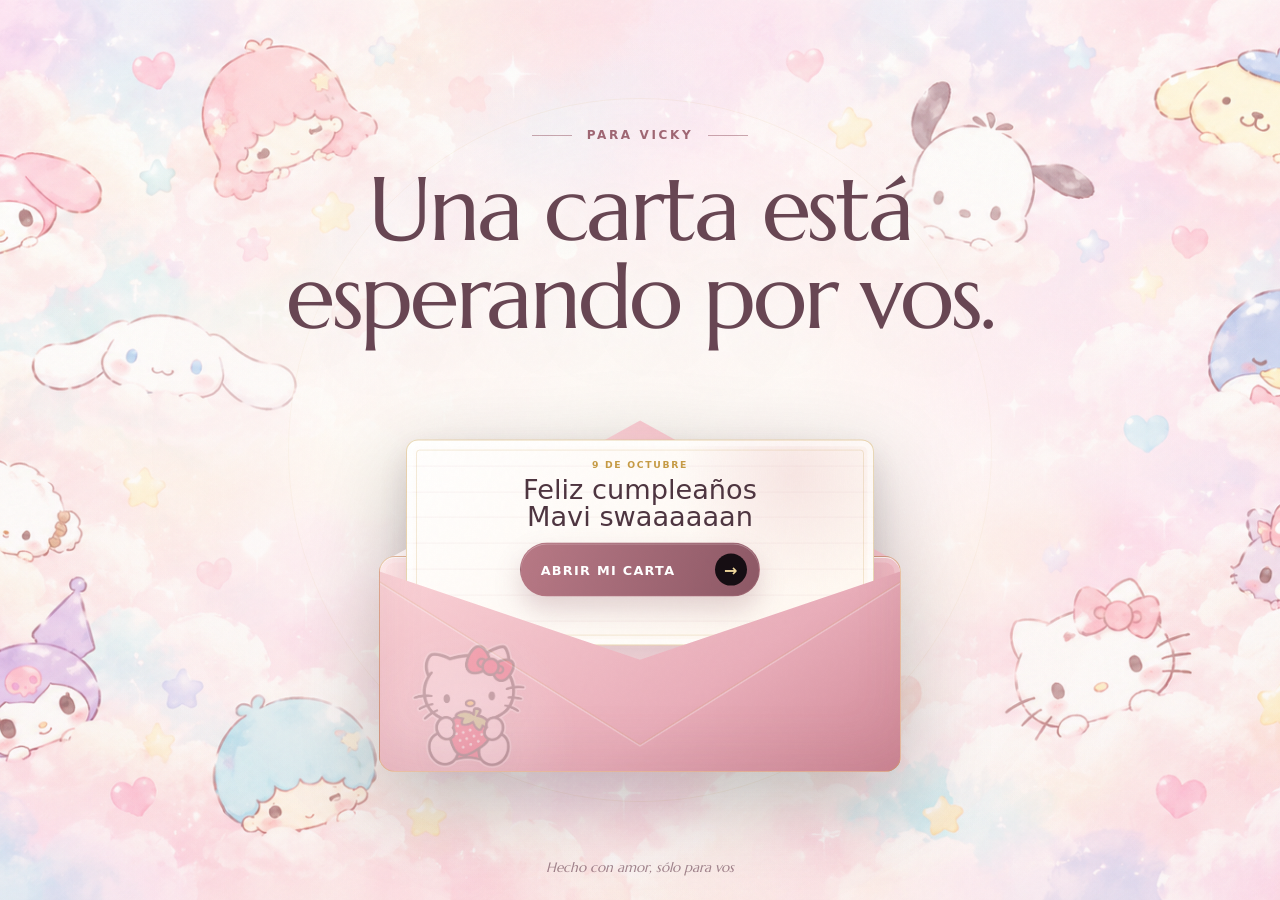
==== commit 0ba6b0ba: "Refina la apertura de la hoja de planes" ====
--- a/index.html
+++ b/index.html
@@ -134,7 +134,7 @@
     </main>
 
     <noscript>Esta experiencia necesita JavaScript activado para comenzar.</noscript>
-    <script src="./content.js?v=20260930f"></script>
+    <script src="./content.js?v=20260930g"></script>
     <script src="./app.js?v=20260930h"></script>
   </body>
 </html>
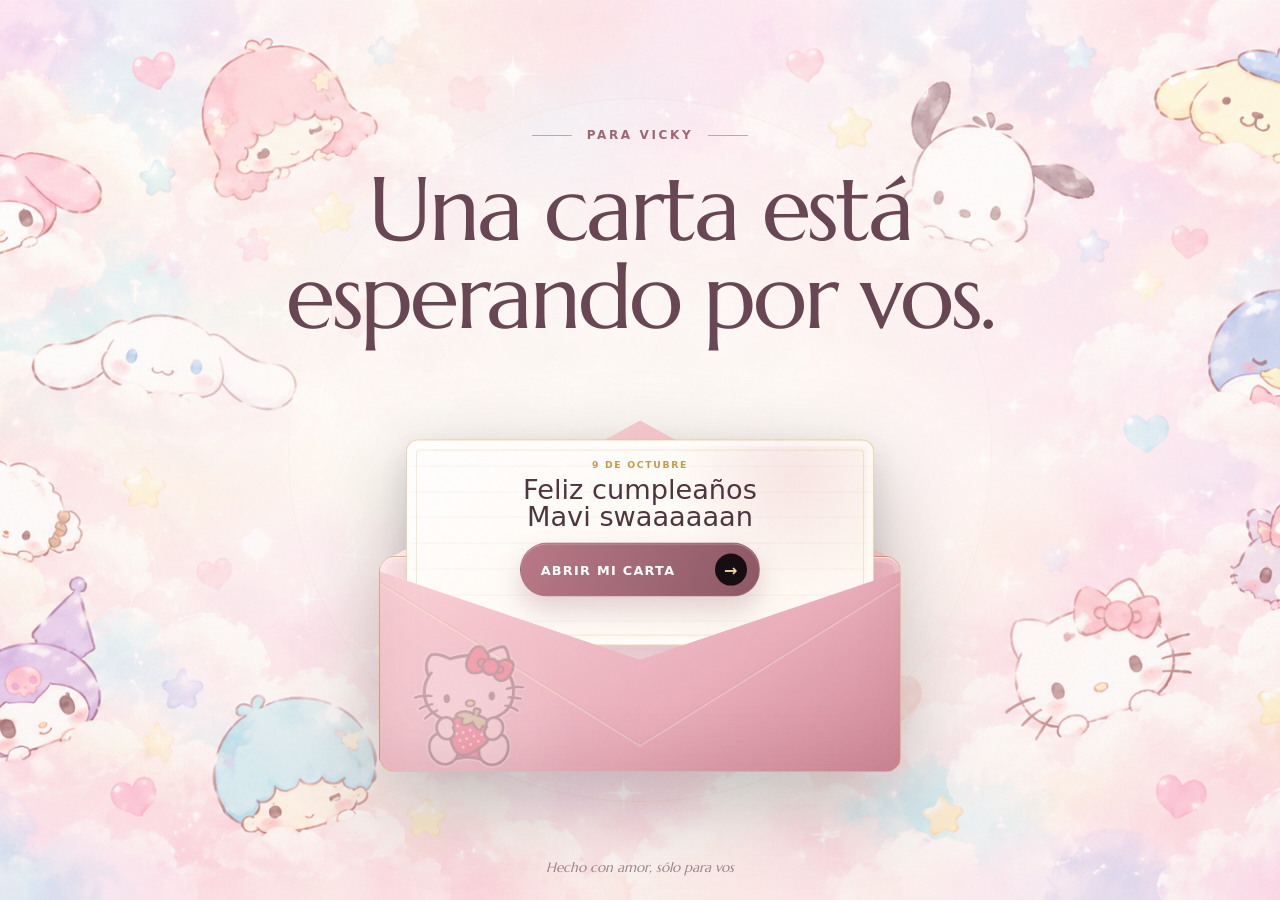
==== commit 7b713752: "Renueva la presentacion de los regalos" ====
--- a/index.html
+++ b/index.html
@@ -113,9 +113,9 @@
       <section class="gifts hidden" id="gifts" aria-labelledby="gifts-title">
         <div class="gifts__backdrop" aria-hidden="true"></div>
         <header class="gifts__header">
-          <p class="eyebrow"><span></span> La última hoja <span></span></p>
-          <h2 id="gifts-title">Tres planes<br />para elegir.</h2>
-          <p>Elegí el que más resuene con tus ganas y tu tiempo. No hay ningún apuro.</p>
+          <p class="eyebrow"><span></span> He aquí tu regalo <span></span></p>
+          <h2 id="gifts-title">Tres planes<br />diferentes.</h2>
+          <p>Vos elegí el que más te ilusione; yo me encargo de hacerlo realidad. Tu única tarea es disfrutar y ser vos misma.</p>
         </header>
 
         <div class="gift-grid" id="gift-grid"></div>
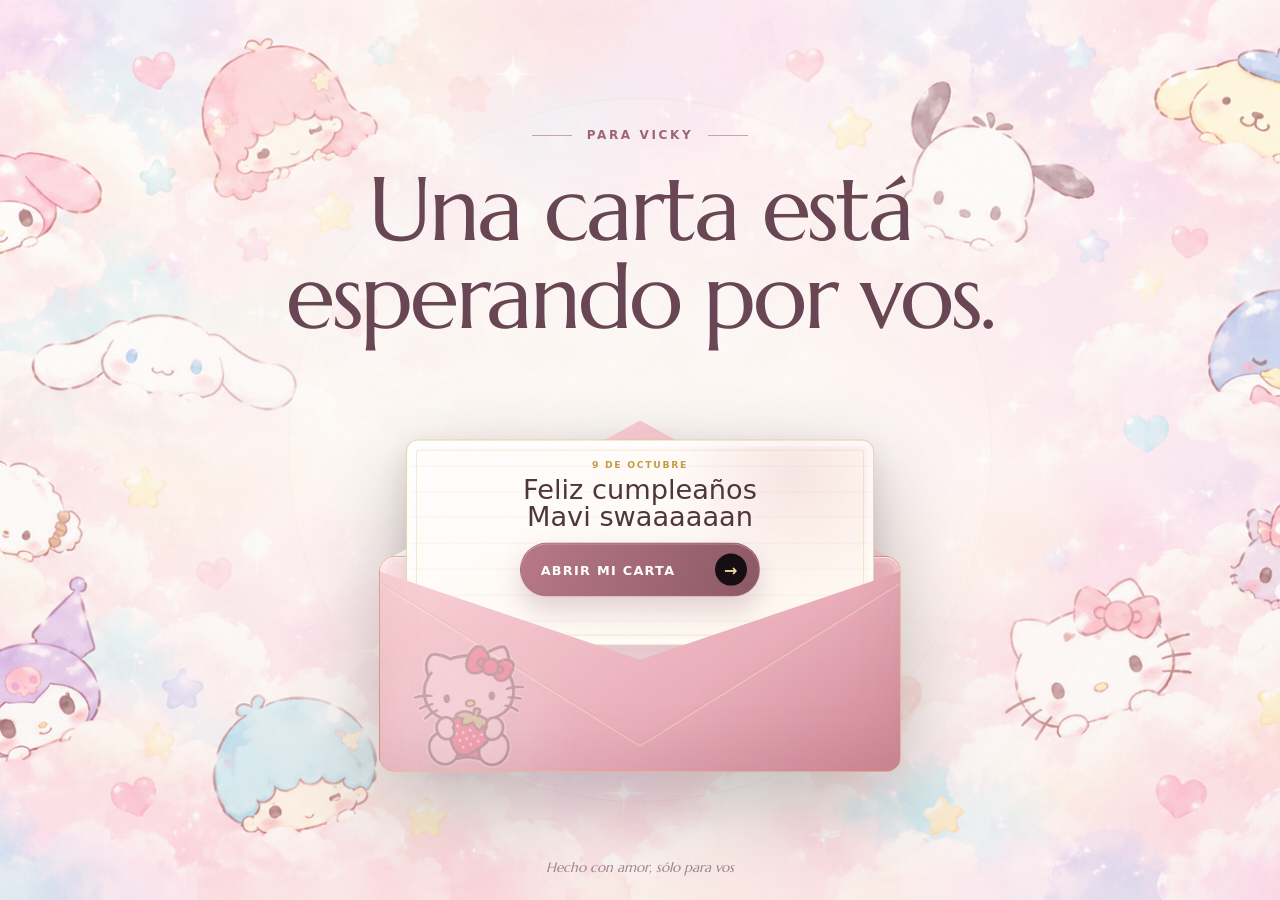
==== commit 4c84a628: "Optimiza la carga inicial para deploy" ====
--- a/index.html
+++ b/index.html
@@ -9,19 +9,19 @@
       content="Una experiencia de cumpleaños creada especialmente para Vicky."
     />
     <link rel="icon" type="image/svg+xml" href="./favicon.svg" />
-    <link rel="preload" as="image" href="./assets/stickers-hello-kitty-letter.png" />
-    <link rel="preload" as="image" href="./assets/stickers-one-piece-letter-v5.png" />
-    <link rel="preload" as="image" href="./assets/stickers-plans-letter-v2.png" />
-    <link rel="preload" as="image" href="./assets/waiting-kawaii-background.png" />
+    <link
+      rel="preload"
+      as="image"
+      href="./assets/waiting-kawaii-background.png"
+      media="(min-width: 48.01rem)"
+    />
     <link
       rel="preload"
       as="image"
       href="./assets/waiting-kawaii-background-mobile.png"
       media="(max-width: 48rem)"
     />
-    <link rel="preload" as="image" href="./assets/letter-kawaii-overlay.png" />
     <link rel="preload" as="image" href="./assets/envelope-kitty-strawberry.png" />
-    <link rel="preload" as="image" href="./assets/my-melody-thanks-sticker.png" />
     <link rel="preconnect" href="https://fonts.googleapis.com" />
     <link rel="preconnect" href="https://fonts.gstatic.com" crossorigin />
     <link href="https://fonts.googleapis.com/css2?family=Marcellus&display=swap" rel="stylesheet" />
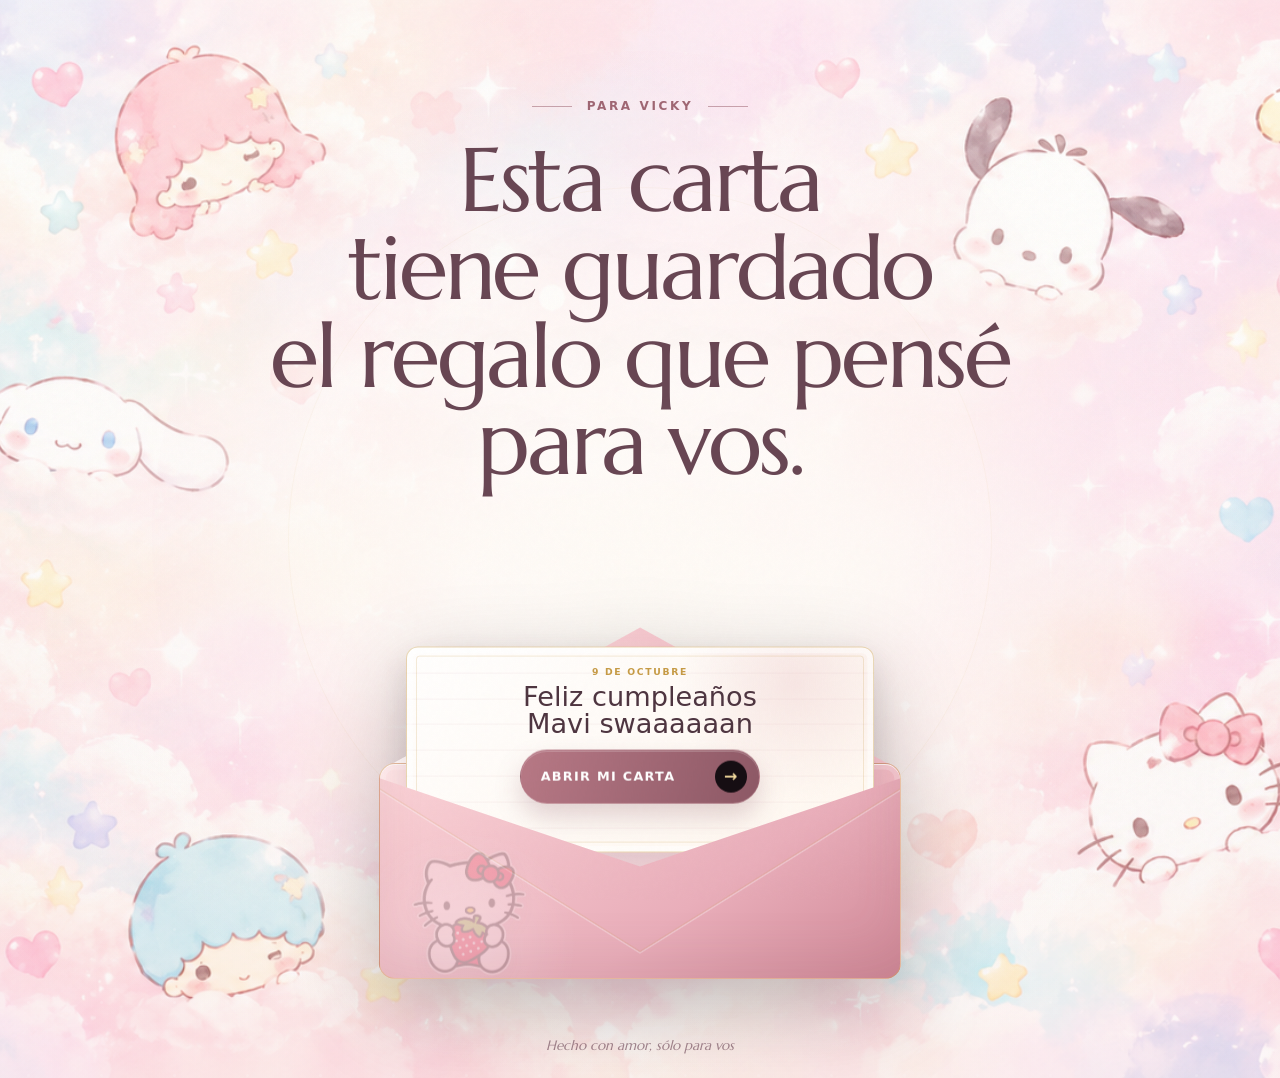
==== commit c84cece9: "Refina los textos finales de la experiencia" ====
--- a/index.html
+++ b/index.html
@@ -41,9 +41,10 @@
 
         <div class="gate__content">
           <p class="eyebrow"><span></span> Para Vicky <span></span></p>
-          <h1 id="gate-title">Una carta está<br />esperando por vos.</h1>
+          <h1 id="gate-title">Esta carta tiene guardado<br />el regalo que pensé para vos.</h1>
           <p class="gate__intro">
-            La preparé con tiempo, con ternura y con todo lo que quería decirte. Se abre cuando empiece tu día.
+            Quería que tu día empezara con un regalo hecho con la dedicación que te merecés.<br />
+            Preparé cada palabra y cada detalle con cariño, con la ilusión de regalarte un momento especial.
           </p>
 
           <div class="envelope-countdown" id="envelope-countdown">
@@ -113,7 +114,7 @@
       <section class="gifts hidden" id="gifts" aria-labelledby="gifts-title">
         <div class="gifts__backdrop" aria-hidden="true"></div>
         <header class="gifts__header">
-          <p class="eyebrow"><span></span> He aquí tu regalo <span></span></p>
+          <p class="eyebrow"><span></span> Y acá están los regalos <span></span></p>
           <h2 id="gifts-title">Tres planes<br />diferentes.</h2>
           <p>Vos elegí el que más te ilusione; yo me encargo de hacerlo realidad. Tu única tarea es disfrutar y ser vos misma.</p>
         </header>
@@ -134,7 +135,7 @@
     </main>
 
     <noscript>Esta experiencia necesita JavaScript activado para comenzar.</noscript>
-    <script src="./content.js?v=20260930g"></script>
+    <script src="./content.js?v=20260930k"></script>
     <script src="./app.js?v=20260930h"></script>
   </body>
 </html>
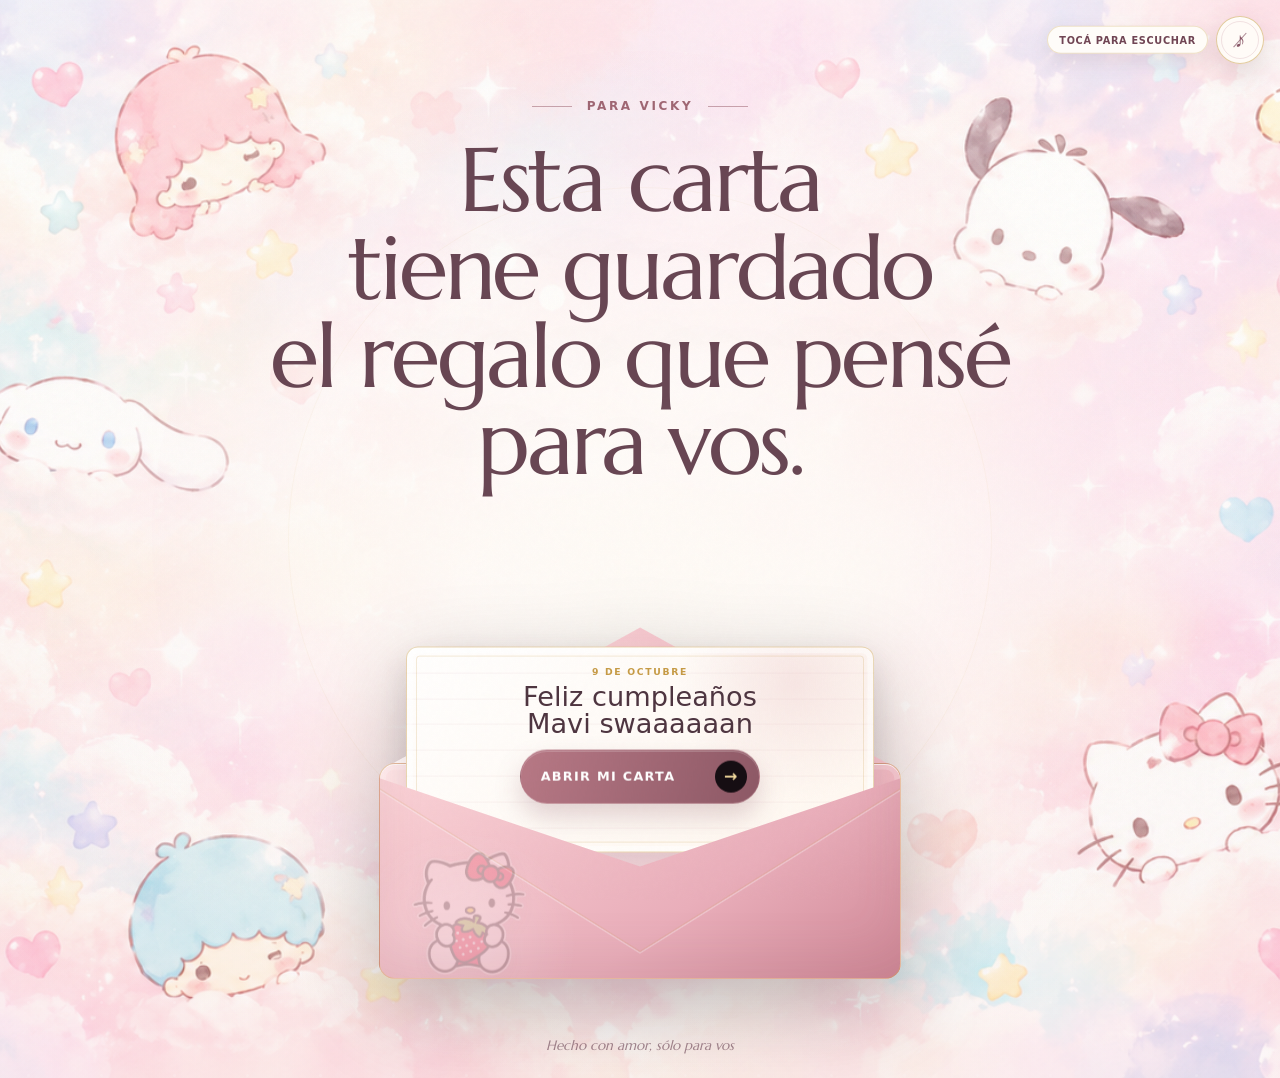
==== commit d2665df2: "Agrega musica ambiental y recursos de la experiencia" ====
--- a/index.html
+++ b/index.html
@@ -26,11 +26,32 @@
     <link rel="preconnect" href="https://fonts.gstatic.com" crossorigin />
     <link href="https://fonts.googleapis.com/css2?family=Marcellus&display=swap" rel="stylesheet" />
     <title>Para Vicky ✦ 9 de octubre</title>
-    <link rel="stylesheet" href="./styles.css?v=20260930g" />
+    <link rel="stylesheet" href="./styles.css?v=20261006a" />
     <link rel="stylesheet" href="./chromatic-progress.css?v=20260930d" />
   </head>
   <body>
     <div class="noise" aria-hidden="true"></div>
+
+    <audio id="background-music" loop preload="auto" playsinline autoplay>
+      <source
+        src="./music/Barbie%20-%2012%20Dancing%20Princesses%20(Theme)%20%5BAudio%5D%20Barbie%20in%20the%2012%20Dancing%20Princesses.mp3"
+        type="audio/mpeg"
+      />
+    </audio>
+    <button
+      class="music-toggle"
+      id="music-toggle"
+      type="button"
+      aria-label="Reproducir música"
+      aria-pressed="false"
+      title="Reproducir música"
+    >
+      <span class="music-toggle__note" aria-hidden="true">♪</span>
+      <span class="music-toggle__bars" aria-hidden="true">
+        <i></i><i></i><i></i>
+      </span>
+      <span class="music-toggle__hint" aria-hidden="true">Tocá para escuchar</span>
+    </button>
 
     <main id="app">
       <section class="gate" id="gate" aria-labelledby="gate-title">
@@ -136,6 +157,6 @@
 
     <noscript>Esta experiencia necesita JavaScript activado para comenzar.</noscript>
     <script src="./content.js?v=20260930k"></script>
-    <script src="./app.js?v=20260930h"></script>
+    <script src="./app.js?v=20261006a"></script>
   </body>
 </html>
--- a/styles.css
+++ b/styles.css
@@ -2974,3 +2974,154 @@
     transform: translateY(-5.25rem);
   }
 }
+
+/* Música ambiental: persiste mientras cambia cada hoja de la experiencia. */
+#background-music { display: none; }
+
+.music-toggle {
+  position: fixed;
+  z-index: 140;
+  top: max(1rem, env(safe-area-inset-top));
+  right: max(1rem, env(safe-area-inset-right));
+  width: 3rem;
+  height: 3rem;
+  padding: 0;
+  display: grid;
+  place-items: center;
+  color: #885666;
+  border: 1px solid rgba(198, 155, 69, .5);
+  border-radius: 50%;
+  background: rgba(255, 253, 249, .9);
+  box-shadow:
+    0 .7rem 1.8rem rgba(111, 63, 80, .18),
+    inset 0 1px rgba(255, 255, 255, .95);
+  backdrop-filter: blur(14px);
+  -webkit-backdrop-filter: blur(14px);
+  cursor: pointer;
+  -webkit-tap-highlight-color: transparent;
+  transition: transform .25s ease, color .25s ease, background .25s ease, box-shadow .25s ease;
+}
+
+.music-toggle::before {
+  position: absolute;
+  inset: .22rem;
+  border: 1px solid rgba(184, 121, 134, .2);
+  border-radius: inherit;
+  content: "";
+  pointer-events: none;
+}
+
+.music-toggle:hover {
+  transform: translateY(-2px);
+  color: #6f3f50;
+  background: rgba(255, 253, 249, .98);
+  box-shadow:
+    0 .85rem 2rem rgba(111, 63, 80, .22),
+    inset 0 1px white;
+}
+
+.music-toggle:active { transform: scale(.94); }
+
+.music-toggle__note {
+  position: relative;
+  z-index: 1;
+  font-family: Georgia, serif;
+  font-size: 1.3rem;
+  line-height: 1;
+}
+
+.music-toggle__note::after {
+  position: absolute;
+  top: 50%;
+  left: 50%;
+  width: 1.2rem;
+  height: 1px;
+  content: "";
+  background: currentColor;
+  opacity: .72;
+  transform: translate(-50%, -50%) rotate(-48deg);
+  transform-origin: center;
+}
+
+.music-toggle__bars {
+  position: relative;
+  z-index: 1;
+  display: none;
+  height: 1.05rem;
+  align-items: end;
+  gap: .16rem;
+}
+
+.music-toggle__bars i {
+  width: .14rem;
+  min-height: .3rem;
+  border-radius: 999px;
+  background: currentColor;
+  animation: musicBar .8s ease-in-out infinite alternate;
+}
+
+.music-toggle__bars i:nth-child(2) { animation-delay: -.5s; }
+.music-toggle__bars i:nth-child(3) { animation-delay: -.25s; }
+
+.music-toggle.is-playing .music-toggle__note { display: none; }
+.music-toggle.is-playing .music-toggle__bars { display: flex; }
+
+.music-toggle__hint {
+  position: absolute;
+  top: 50%;
+  right: calc(100% + .55rem);
+  width: max-content;
+  padding: .48rem .7rem;
+  color: #704554;
+  border: 1px solid rgba(198, 155, 69, .28);
+  border-radius: 999px;
+  background: rgba(255, 253, 249, .94);
+  box-shadow: 0 .45rem 1.25rem rgba(111, 63, 80, .13);
+  font-size: .61rem;
+  font-weight: 700;
+  letter-spacing: .07em;
+  text-transform: uppercase;
+  opacity: 0;
+  pointer-events: none;
+  transform: translate(.35rem, -50%);
+  transition: opacity .3s ease, transform .3s ease;
+}
+
+.music-toggle.is-awaiting {
+  animation: musicInvite 2.4s ease-in-out infinite;
+}
+
+.music-toggle.is-awaiting .music-toggle__hint {
+  opacity: 1;
+  transform: translate(0, -50%);
+}
+
+@keyframes musicBar {
+  from { height: .3rem; }
+  to { height: 1rem; }
+}
+
+@keyframes musicInvite {
+  0%, 100% { box-shadow: 0 .7rem 1.8rem rgba(111, 63, 80, .18), 0 0 0 0 rgba(201, 133, 148, .22); }
+  50% { box-shadow: 0 .7rem 1.8rem rgba(111, 63, 80, .18), 0 0 0 .55rem rgba(201, 133, 148, 0); }
+}
+
+@media (max-width: 30rem) {
+  .music-toggle {
+    top: max(.68rem, env(safe-area-inset-top));
+    right: max(.68rem, env(safe-area-inset-right));
+    width: 2.75rem;
+    height: 2.75rem;
+  }
+
+  .music-toggle__hint {
+    right: calc(100% + .42rem);
+    padding: .42rem .58rem;
+    font-size: .54rem;
+  }
+}
+
+@media (prefers-reduced-motion: reduce) {
+  .music-toggle,
+  .music-toggle__bars i { animation: none !important; }
+}
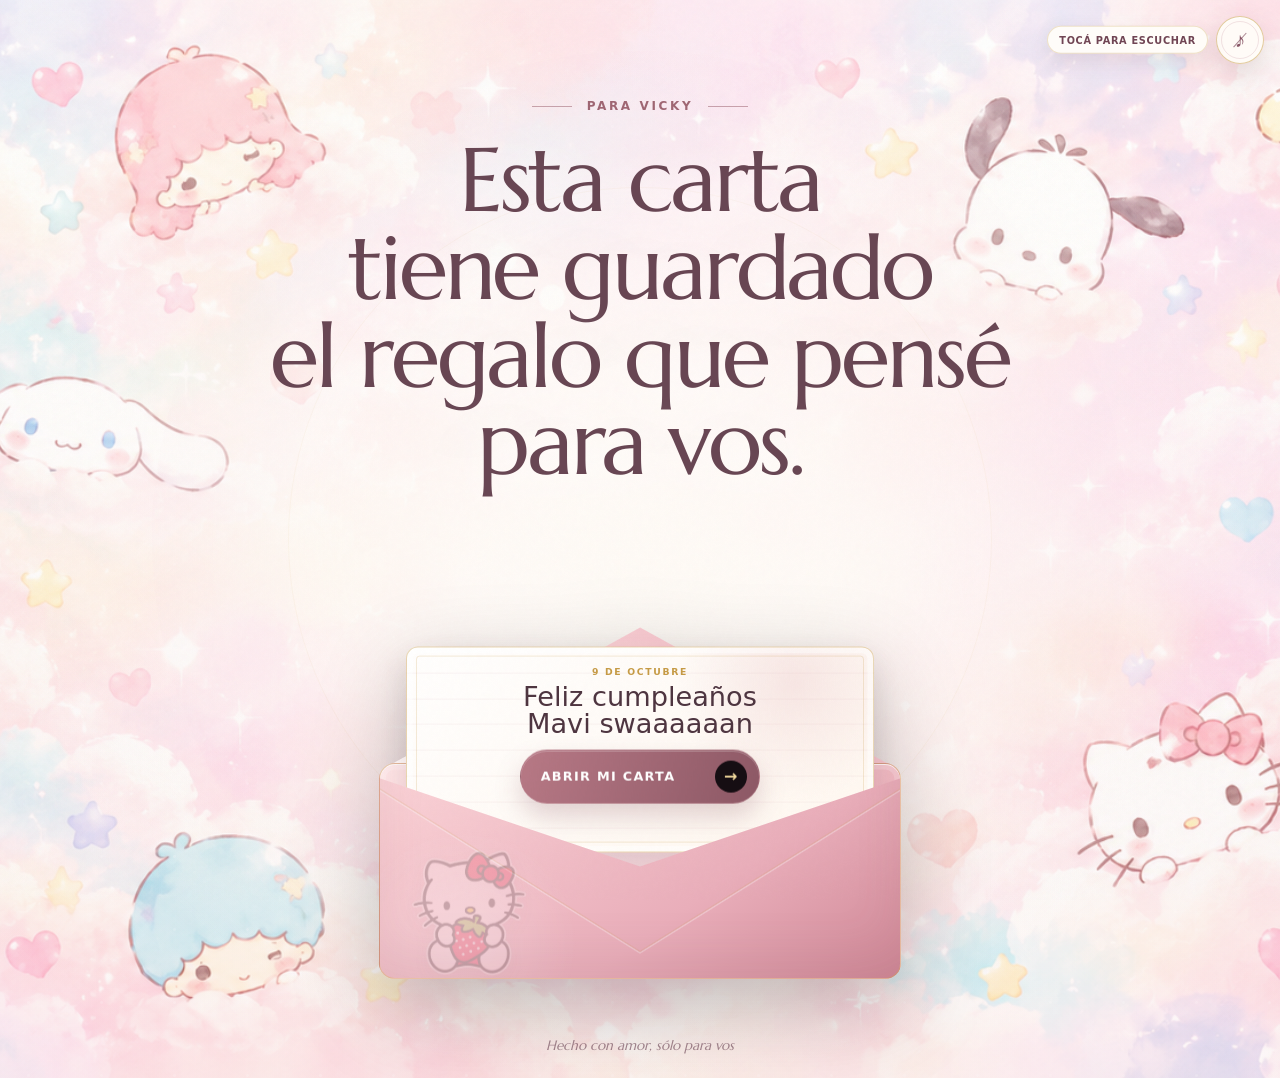
==== commit 382aeda9: "Agrega experiencia bonus de la wishlist" ====
--- a/index.html
+++ b/index.html
@@ -26,7 +26,7 @@
     <link rel="preconnect" href="https://fonts.gstatic.com" crossorigin />
     <link href="https://fonts.googleapis.com/css2?family=Marcellus&display=swap" rel="stylesheet" />
     <title>Para Vicky ✦ 9 de octubre</title>
-    <link rel="stylesheet" href="./styles.css?v=20261006a" />
+    <link rel="stylesheet" href="./styles.css?v=20261008a" />
     <link rel="stylesheet" href="./chromatic-progress.css?v=20260930d" />
   </head>
   <body>
@@ -35,6 +35,12 @@
     <audio id="background-music" loop preload="auto" playsinline autoplay>
       <source
         src="./music/Barbie%20-%2012%20Dancing%20Princesses%20(Theme)%20%5BAudio%5D%20Barbie%20in%20the%2012%20Dancing%20Princesses.mp3"
+        type="audio/mpeg"
+      />
+    </audio>
+    <audio id="bonus-music" loop preload="metadata" playsinline>
+      <source
+        src="./music/One%20Piece%20OST%20Overtaken%20EPIC%20VERSION%20(Drums%20of%20Liberation).mp3"
         type="audio/mpeg"
       />
     </audio>
@@ -42,9 +48,9 @@
       class="music-toggle"
       id="music-toggle"
       type="button"
-      aria-label="Reproducir música"
+      aria-label="Silenciar música"
       aria-pressed="false"
-      title="Reproducir música"
+      title="Silenciar música"
     >
       <span class="music-toggle__note" aria-hidden="true">♪</span>
       <span class="music-toggle__bars" aria-hidden="true">
@@ -151,12 +157,87 @@
           </div>
         </div>
 
+        <div class="bonus-discovery">
+          <button
+            class="bonus-chest-trigger"
+            id="bonus-chest-trigger"
+            type="button"
+            aria-label="Descubrir el regalo secreto"
+          >
+            <span class="bonus-chest-trigger__spark bonus-chest-trigger__spark--one" aria-hidden="true">✦</span>
+            <span class="bonus-chest-trigger__spark bonus-chest-trigger__spark--two" aria-hidden="true">✧</span>
+            <img src="./assets/bonus-chest-closed.png" alt="" aria-hidden="true" loading="lazy" />
+          </button>
+        </div>
+
         <button class="text-button gifts__restart" id="restart-button" type="button">Volver a vivirlo ↺</button>
       </section>
+
+      <section class="bonus hidden" id="bonus" aria-labelledby="bonus-title">
+        <div class="bonus__ocean" aria-hidden="true"></div>
+        <div class="bonus__map" aria-hidden="true"></div>
+        <div class="bonus__stickers" aria-hidden="true"></div>
+        <div class="bonus__particles" aria-hidden="true">
+          <i></i><i></i><i></i><i></i><i></i><i></i>
+        </div>
+
+        <button class="bonus__close" id="bonus-close" type="button" aria-label="Volver a los regalos">
+          <span aria-hidden="true">←</span><span>Volver</span>
+        </button>
+
+        <nav class="bonus-design-picker hidden" id="bonus-design-picker" aria-label="Comparar diseños de las cartas">
+          <span>Diseño</span>
+          <button type="button" data-bonus-design="a" aria-label="Ver diseño mapa de oro">A</button>
+          <button type="button" data-bonus-design="b" aria-label="Ver diseño noche pirata">B</button>
+          <button type="button" data-bonus-design="c" aria-label="Ver diseño perla rosada">C</button>
+        </nav>
+
+        <div class="bonus__intro" id="bonus-intro">
+          <p class="bonus__eyebrow">Un último secreto</p>
+          <h2 id="bonus-title">El mapa todavía guardaba un tesoro.</h2>
+          <p class="bonus__intro-copy">Pensaste que eso era todo… pero había una aventura más esperándote.</p>
+
+          <div class="bonus__chest-stage" aria-hidden="true">
+            <span class="bonus__chest-glow"></span>
+            <img class="bonus__chest bonus__chest--closed" src="./assets/bonus-chest-closed.png" alt="" loading="lazy" />
+            <img class="bonus__chest bonus__chest--open" src="./assets/bonus-chest-open.png" alt="" loading="lazy" />
+          </div>
+
+          <div class="bonus__voyage" aria-hidden="true">
+            <span>El mapa está eligiendo los caminos…</span>
+            <i><b></b></i>
+          </div>
+        </div>
+
+        <div class="bonus__selection" id="bonus-selection">
+          <header class="bonus__header">
+            <p class="bonus__eyebrow">El destino permite una sola elección</p>
+            <h2>Elegí tu carta del tesoro.</h2>
+            <p>Después vas a poder descubrir qué guardaban las demás, pero esta será la carta que marque tu camino.</p>
+          </header>
+          <div class="bonus-deck" id="bonus-deck" aria-label="Cartas sorpresa de la wishlist"></div>
+          <p class="bonus__swipe"><span aria-hidden="true">↔</span> Deslizá para explorar las cartas</p>
+        </div>
+
+        <div class="bonus-result hidden" id="bonus-result" aria-live="polite"></div>
+
+        <div class="bonus-confirm hidden" id="bonus-confirm" role="dialog" aria-modal="true" aria-labelledby="bonus-confirm-title">
+          <div class="bonus-confirm__panel">
+            <p class="bonus__eyebrow">El mapa está escuchando</p>
+            <h3 id="bonus-confirm-title">¿Esta es tu carta?</h3>
+            <p>Podrás ver los otros caminos después, pero esta elección quedará marcada como tu tesoro.</p>
+            <strong id="bonus-confirm-card">Tu carta elegida</strong>
+            <div class="bonus-confirm__actions">
+              <button class="bonus-button bonus-button--quiet" id="bonus-cancel" type="button">Seguir mirando</button>
+              <button class="bonus-button" id="bonus-confirm-choice" type="button">Elegir esta carta</button>
+            </div>
+          </div>
+        </div>
+      </section>
     </main>
 
     <noscript>Esta experiencia necesita JavaScript activado para comenzar.</noscript>
-    <script src="./content.js?v=20260930k"></script>
-    <script src="./app.js?v=20261006a"></script>
+    <script src="./content.js?v=20261007b"></script>
+    <script src="./app.js?v=20261008a"></script>
   </body>
 </html>
--- a/styles.css
+++ b/styles.css
@@ -2976,7 +2976,8 @@
 }
 
 /* Música ambiental: persiste mientras cambia cada hoja de la experiencia. */
-#background-music { display: none; }
+#background-music,
+#bonus-music { display: none; }
 
 .music-toggle {
   position: fixed;
@@ -3125,3 +3126,911 @@
   .music-toggle,
   .music-toggle__bars i { animation: none !important; }
 }
+
+/* ========================================================================== */
+/* Cofre bonus y cartas de la wishlist                                        */
+/* ========================================================================== */
+
+body.bonus-open { overflow: hidden; }
+
+.bonus-discovery {
+  position: relative;
+  z-index: 3;
+  width: min(100%, 45rem);
+  height: 6.6rem;
+  margin: -1rem auto .25rem;
+  pointer-events: none;
+}
+
+.bonus-chest-trigger {
+  position: absolute;
+  right: -.9rem;
+  bottom: -.7rem;
+  width: 7.4rem;
+  padding: 0;
+  border: 0;
+  background: transparent;
+  cursor: pointer;
+  pointer-events: auto;
+  filter: drop-shadow(0 .75rem 1rem rgba(111, 63, 80, .2));
+  animation: hiddenTreasure 5.2s ease-in-out infinite;
+  -webkit-tap-highlight-color: transparent;
+}
+
+.bonus-chest-trigger::before {
+  position: absolute;
+  inset: 20% 8% 12%;
+  z-index: -1;
+  border-radius: 50%;
+  content: "";
+  background: radial-gradient(circle, rgba(241, 217, 157, .78), rgba(229, 183, 186, .28) 48%, transparent 72%);
+  opacity: .45;
+  animation: hiddenTreasureGlow 3s ease-in-out infinite;
+}
+
+.bonus-chest-trigger img {
+  display: block;
+  width: 100%;
+  height: auto;
+  transition: transform .28s ease, filter .28s ease;
+}
+
+.bonus-chest-trigger:hover img,
+.bonus-chest-trigger:focus-visible img {
+  transform: translateY(-.25rem) scale(1.05);
+  filter: saturate(1.08) brightness(1.05);
+}
+
+.bonus-chest-trigger__spark {
+  position: absolute;
+  z-index: 2;
+  color: #d3a83d;
+  font-size: 1rem;
+  text-shadow: 0 0 .7rem rgba(255, 240, 174, .95);
+  animation: hiddenTreasureSpark 2.2s ease-in-out infinite;
+}
+
+.bonus-chest-trigger__spark--one { top: 3%; right: 9%; }
+.bonus-chest-trigger__spark--two { bottom: 21%; left: 4%; animation-delay: -1.1s; }
+
+.bonus {
+  position: fixed;
+  z-index: 120;
+  inset: 0;
+  min-height: 100svh;
+  overflow-x: hidden;
+  overflow-y: auto;
+  overscroll-behavior: contain;
+  color: #fff8e9;
+  background:
+    radial-gradient(circle at 50% 72%, rgba(207, 111, 95, .42), transparent 30rem),
+    radial-gradient(circle at 18% 16%, rgba(55, 160, 161, .34), transparent 24rem),
+    linear-gradient(165deg, #071923 0%, #0b3440 46%, #10252f 72%, #331d27 115%);
+  opacity: 1;
+  isolation: isolate;
+  transition: opacity .45s ease, transform .45s ease;
+}
+
+.bonus.is-leaving { opacity: 0; transform: scale(1.015); }
+
+.bonus__ocean,
+.bonus__map,
+.bonus__stickers {
+  position: fixed;
+  inset: 0;
+  z-index: -3;
+  pointer-events: none;
+}
+
+.bonus__ocean {
+  background:
+    radial-gradient(circle at 50% 100%, rgba(238, 181, 109, .42), transparent 35%),
+    repeating-radial-gradient(ellipse at 50% 112%, transparent 0 2.5rem, rgba(122, 216, 211, .08) 2.58rem 2.7rem, transparent 2.78rem 4.2rem);
+  animation: bonusOcean 14s ease-in-out infinite alternate;
+}
+
+.bonus__map {
+  z-index: -2;
+  opacity: .08;
+  background-image:
+    linear-gradient(18deg, transparent 49.6%, rgba(242, 210, 143, .14) 50%, transparent 50.4%),
+    radial-gradient(circle at 72% 28%, transparent 0 4rem, rgba(242, 210, 143, .18) 4.08rem 4.16rem, transparent 4.24rem),
+    radial-gradient(circle at 24% 72%, transparent 0 5.2rem, rgba(242, 210, 143, .13) 5.28rem 5.36rem, transparent 5.44rem);
+  background-size: 19rem 14rem, 100% 100%, 100% 100%;
+  mask-image: linear-gradient(to bottom, rgba(0,0,0,.72), transparent 82%);
+}
+
+.bonus__stickers {
+  z-index: -1;
+  opacity: .86;
+  background:
+    linear-gradient(180deg, rgba(5, 27, 37, .2), rgba(5, 27, 37, .08) 48%, rgba(23, 25, 35, .18)),
+    url("./assets/bonus-sunset-zoro-bg-mobile-v2.png") center / cover no-repeat;
+  filter: saturate(.9) brightness(.78);
+}
+
+.bonus__particles i {
+  position: fixed;
+  z-index: -1;
+  width: .4rem;
+  aspect-ratio: 1;
+  border-radius: 50%;
+  background: #f6d786;
+  box-shadow: 0 0 1rem rgba(246, 215, 134, .9);
+  animation: bonusParticle 7s linear infinite;
+}
+
+.bonus__particles i:nth-child(1) { left: 9%; top: 74%; animation-delay: -1s; }
+.bonus__particles i:nth-child(2) { left: 26%; top: 91%; animation-delay: -4s; }
+.bonus__particles i:nth-child(3) { left: 48%; top: 82%; animation-delay: -2.4s; }
+.bonus__particles i:nth-child(4) { left: 68%; top: 94%; animation-delay: -5.5s; }
+.bonus__particles i:nth-child(5) { left: 84%; top: 77%; animation-delay: -3.2s; }
+.bonus__particles i:nth-child(6) { left: 94%; top: 88%; animation-delay: -.3s; }
+
+.bonus__close {
+  position: fixed;
+  z-index: 20;
+  top: max(.72rem, env(safe-area-inset-top));
+  left: max(.72rem, env(safe-area-inset-left));
+  min-height: 2.65rem;
+  padding: .65rem .88rem;
+  display: inline-flex;
+  align-items: center;
+  gap: .45rem;
+  color: #fff7e4;
+  border: 1px solid rgba(246, 215, 134, .38);
+  border-radius: 999px;
+  background: rgba(7, 25, 35, .7);
+  box-shadow: 0 .6rem 1.5rem rgba(0,0,0,.18), inset 0 1px rgba(255,255,255,.12);
+  backdrop-filter: blur(12px);
+  -webkit-backdrop-filter: blur(12px);
+  cursor: pointer;
+  font-size: .65rem;
+  font-weight: 700;
+  letter-spacing: .1em;
+  text-transform: uppercase;
+}
+
+.bonus__intro {
+  position: absolute;
+  inset: 0;
+  min-height: 100svh;
+  padding: max(4.8rem, calc(env(safe-area-inset-top) + 3.8rem)) 1rem max(2rem, env(safe-area-inset-bottom));
+  display: flex;
+  flex-direction: column;
+  align-items: center;
+  justify-content: center;
+  text-align: center;
+  transition: opacity .65s ease, transform .65s ease, visibility .65s;
+}
+
+.bonus.cards-arrived .bonus__intro {
+  visibility: hidden;
+  opacity: 0;
+  pointer-events: none;
+  transform: scale(1.035);
+}
+
+.bonus__eyebrow {
+  margin: 0 0 .75rem;
+  color: #f4d58b;
+  font-size: .66rem;
+  font-weight: 800;
+  letter-spacing: .18em;
+  text-transform: uppercase;
+}
+
+.bonus__intro h2,
+.bonus__header h2,
+.bonus-result h2 {
+  margin: 0;
+  color: #fff7e6;
+  font-family: var(--serif);
+  font-size: clamp(2.15rem, 10.5vw, 4.6rem);
+  font-weight: 400;
+  line-height: .98;
+  letter-spacing: -.045em;
+  text-wrap: balance;
+  text-shadow: 0 .25rem 1.4rem rgba(0,0,0,.32);
+}
+
+.bonus__intro-copy {
+  width: min(100%, 31rem);
+  margin: 1rem auto 0;
+  color: rgba(255, 248, 233, .76);
+  font-family: var(--serif);
+  font-size: .96rem;
+  line-height: 1.55;
+}
+
+.bonus__chest-stage {
+  position: relative;
+  width: min(94vw, 32rem);
+  height: clamp(13rem, 34vh, 19rem);
+  margin: .5rem auto -.5rem;
+}
+
+.bonus__chest {
+  position: absolute;
+  left: 50%;
+  bottom: 0;
+  width: 100%;
+  height: auto;
+  transform: translateX(-50%);
+  transform-origin: 50% 80%;
+  filter: drop-shadow(0 1.25rem 1.7rem rgba(0,0,0,.32));
+}
+
+.bonus__chest--closed { z-index: 2; opacity: 1; }
+.bonus__chest--open { z-index: 3; opacity: 0; }
+
+.bonus.is-visible .bonus__chest--closed {
+  animation: bonusChestClosed 4.4s cubic-bezier(.2,.8,.2,1) forwards;
+}
+
+.bonus.is-visible .bonus__chest--open {
+  animation: bonusChestOpen 5.8s cubic-bezier(.18,.82,.22,1) 3.75s forwards;
+}
+
+.bonus__chest-glow {
+  position: absolute;
+  z-index: 1;
+  left: 50%;
+  bottom: 7%;
+  width: 65%;
+  aspect-ratio: 1.8;
+  border-radius: 50%;
+  background: radial-gradient(ellipse, rgba(255, 225, 136, .82), rgba(238, 144, 105, .28) 45%, transparent 72%);
+  opacity: 0;
+  transform: translateX(-50%) scale(.45);
+  filter: blur(.8rem);
+}
+
+.bonus.is-visible .bonus__chest-glow {
+  animation: bonusChestGlow 5.4s ease 3.55s forwards;
+}
+
+.bonus__voyage {
+  width: min(86vw, 24rem);
+  margin-top: .2rem;
+  color: rgba(255, 248, 233, .72);
+  font-size: .64rem;
+  font-weight: 700;
+  letter-spacing: .1em;
+  text-transform: uppercase;
+}
+
+.bonus__voyage i {
+  position: relative;
+  display: block;
+  height: 2px;
+  margin-top: .65rem;
+  overflow: hidden;
+  border-radius: 99px;
+  background: rgba(255,255,255,.12);
+}
+
+.bonus__voyage b {
+  position: absolute;
+  inset: 0;
+  background: linear-gradient(90deg, #5fc1bf, #f2cf76, #e4888d);
+  box-shadow: 0 0 .8rem rgba(242, 207, 118, .65);
+  transform: scaleX(0);
+  transform-origin: left;
+}
+
+.bonus.is-visible .bonus__voyage b { animation: bonusVoyage 9.6s linear .15s forwards; }
+
+.bonus__selection {
+  position: absolute;
+  inset: 0;
+  min-height: 100svh;
+  padding: max(5rem, calc(env(safe-area-inset-top) + 4rem)) 0 max(2rem, env(safe-area-inset-bottom));
+  visibility: hidden;
+  opacity: 0;
+  pointer-events: none;
+  transform: translateY(2rem);
+  transition: opacity .8s ease, transform .8s cubic-bezier(.18,.82,.22,1), visibility .8s;
+}
+
+.bonus.cards-arrived .bonus__selection {
+  position: relative;
+  visibility: visible;
+  opacity: 1;
+  pointer-events: auto;
+  transform: translateY(0);
+}
+
+.bonus.skip-intro .bonus__intro { display: none; }
+.bonus.skip-intro .bonus__selection { transition: none; }
+.bonus.skip-intro .bonus-card { opacity: 1; transform: none; animation: none; }
+
+.bonus__header {
+  width: min(calc(100% - 2rem), 44rem);
+  margin: 0 auto 1.65rem;
+  text-align: center;
+}
+
+.bonus__header > p:last-child {
+  width: min(100%, 32rem);
+  margin: 1rem auto 0;
+  color: rgba(255, 248, 233, .72);
+  font-family: var(--serif);
+  font-size: .94rem;
+  line-height: 1.55;
+}
+
+.bonus-deck {
+  width: 100%;
+  padding: .8rem calc(50vw - min(34vw, 6.35rem)) 1.65rem;
+  display: flex;
+  gap: .85rem;
+  overflow-x: auto;
+  overscroll-behavior-x: contain;
+  scroll-snap-type: x mandatory;
+  scrollbar-width: none;
+  perspective: 1000px;
+}
+
+.bonus-deck::-webkit-scrollbar { display: none; }
+
+.bonus-card {
+  flex: 0 0 min(68vw, 12.7rem);
+  aspect-ratio: .68;
+  padding: 0;
+  color: #17323a;
+  border: 0;
+  border-radius: 1rem;
+  background: transparent;
+  box-shadow: 0 1.3rem 2.4rem rgba(0, 0, 0, .28);
+  scroll-snap-align: center;
+  cursor: pointer;
+  opacity: 0;
+  transform: translate3d(0, 45vh, -10rem) rotate(var(--arrival-tilt, -8deg));
+  -webkit-tap-highlight-color: transparent;
+}
+
+.bonus-card:nth-child(even) { --arrival-tilt: 8deg; }
+
+.bonus.cards-arrived .bonus-card {
+  animation: bonusCardArrival .85s cubic-bezier(.16,.86,.26,1.08) forwards;
+  animation-delay: calc(var(--card-index) * 70ms + 180ms);
+}
+
+.bonus.skip-intro.cards-arrived .bonus-card {
+  opacity: 1;
+  transform: none;
+  animation: none;
+}
+
+.bonus-card__paper {
+  position: relative;
+  width: 100%;
+  height: 100%;
+  display: flex;
+  flex-direction: column;
+  align-items: center;
+  justify-content: center;
+  overflow: hidden;
+  border: .28rem double rgba(202, 157, 67, .75);
+  border-radius: 1rem;
+  background:
+    radial-gradient(circle at 50% 42%, rgba(111, 191, 187, .18), transparent 28%),
+    repeating-linear-gradient(17deg, transparent 0 1.4rem, rgba(115, 69, 43, .035) 1.45rem 1.52rem),
+    linear-gradient(145deg, #fff5d9, #e8d09b);
+  box-shadow: inset 0 0 0 .4rem rgba(255, 250, 224, .46), inset 0 0 2.3rem rgba(111, 69, 38, .13);
+  transition: transform .3s ease, filter .3s ease;
+}
+
+.bonus-card__paper::before,
+.bonus-card__paper::after {
+  position: absolute;
+  width: 4.1rem;
+  height: 4.1rem;
+  border: 1px solid rgba(162, 105, 46, .3);
+  content: "";
+  transform: rotate(45deg);
+}
+
+.bonus-card__paper::before { top: -2.8rem; left: -2.8rem; }
+.bonus-card__paper::after { right: -2.8rem; bottom: -2.8rem; }
+
+.bonus-card:hover .bonus-card__paper,
+.bonus-card:focus-visible .bonus-card__paper { transform: translateY(-.45rem) rotate(-1deg); filter: brightness(1.05); }
+.bonus-card:focus-visible { outline: 2px solid #f4d58b; outline-offset: 5px; }
+
+.bonus-card__compass {
+  position: relative;
+  width: 5.2rem;
+  aspect-ratio: 1;
+  display: grid;
+  place-items: center;
+  border: 1px solid rgba(172, 113, 47, .58);
+  border-radius: 50%;
+  box-shadow: 0 0 0 .38rem rgba(202, 157, 67, .1), inset 0 0 1rem rgba(72, 137, 137, .15);
+}
+
+.bonus-card__compass::before,
+.bonus-card__compass::after {
+  position: absolute;
+  width: 72%;
+  height: 72%;
+  content: "";
+  background: linear-gradient(135deg, transparent 42%, #b67454 43% 57%, transparent 58%);
+  clip-path: polygon(50% 0, 62% 38%, 100% 50%, 62% 62%, 50% 100%, 38% 62%, 0 50%, 38% 38%);
+  opacity: .14;
+}
+
+.bonus-card__compass::after { transform: rotate(45deg) scale(.68); background: linear-gradient(135deg, transparent 42%, #4f9896 43% 57%, transparent 58%); }
+.bonus-card__question {
+  position: relative;
+  z-index: 2;
+  color: #9f5c61;
+  font-family: var(--serif);
+  font-size: 3.25rem;
+  line-height: 1;
+  text-shadow: 0 .15rem .2rem rgba(91, 52, 42, .12);
+}
+
+.bonus-card__corner {
+  position: absolute;
+  z-index: 2;
+  color: rgba(164, 104, 61, .58);
+  font-size: .8rem;
+}
+
+.bonus-card__corner--one { top: .85rem; left: .9rem; }
+.bonus-card__corner--two { top: .85rem; right: .9rem; }
+
+.bonus-design-b .bonus-card__paper {
+  border-color: rgba(240, 201, 104, .84);
+  background:
+    radial-gradient(circle at 50% 42%, rgba(100, 197, 192, .2), transparent 28%),
+    repeating-radial-gradient(circle at 50% 44%, transparent 0 1.45rem, rgba(234, 199, 109, .07) 1.5rem 1.56rem),
+    linear-gradient(155deg, #102f3b, #071b26 56%, #35232f);
+  box-shadow: inset 0 0 0 .4rem rgba(255, 244, 205, .04), inset 0 0 2.6rem rgba(4, 13, 20, .42);
+}
+
+.bonus-design-b .bonus-card__paper::before,
+.bonus-design-b .bonus-card__paper::after { border-color: rgba(236, 199, 111, .25); }
+.bonus-design-b .bonus-card__compass { border-color: rgba(241, 208, 121, .7); box-shadow: 0 0 0 .38rem rgba(90, 184, 182, .08), inset 0 0 1rem rgba(244, 211, 126, .1); }
+.bonus-design-b .bonus-card__compass::before { background: linear-gradient(135deg, transparent 42%, #d9a85c 43% 57%, transparent 58%); opacity: .18; }
+.bonus-design-b .bonus-card__compass::after { background: linear-gradient(135deg, transparent 42%, #63b9b4 43% 57%, transparent 58%); opacity: .16; }
+.bonus-design-b .bonus-card__question { color: #fff2c8; text-shadow: 0 0 1rem rgba(245, 207, 111, .42); }
+.bonus-design-b .bonus-card__corner { color: rgba(245, 213, 132, .74); }
+.bonus-design-b .bonus-card__seal { color: #17313a; background: #e8c36d; }
+
+.bonus-design-c .bonus-card__paper {
+  border-color: rgba(205, 157, 70, .72);
+  background:
+    radial-gradient(circle at 25% 18%, rgba(255,255,255,.72), transparent 22%),
+    radial-gradient(circle at 76% 72%, rgba(255, 238, 220, .58), transparent 26%),
+    linear-gradient(145deg, #f5cbd0, #c98794 54%, #f3d6cd);
+  box-shadow: inset 0 0 0 .4rem rgba(255, 248, 234, .24), inset 0 0 2.4rem rgba(104, 47, 67, .16);
+}
+
+.bonus-design-c .bonus-card__paper::before,
+.bonus-design-c .bonus-card__paper::after { border-color: rgba(255, 247, 225, .36); }
+.bonus-design-c .bonus-card__compass { border-color: rgba(255, 245, 218, .7); box-shadow: 0 0 0 .38rem rgba(255, 248, 230, .15), inset 0 0 1.1rem rgba(104, 47, 67, .13); }
+.bonus-design-c .bonus-card__compass::before { background: linear-gradient(135deg, transparent 42%, rgba(255, 244, 215, .82) 43% 57%, transparent 58%); opacity: .12; }
+.bonus-design-c .bonus-card__compass::after { background: linear-gradient(135deg, transparent 42%, rgba(139, 77, 92, .58) 43% 57%, transparent 58%); opacity: .1; }
+.bonus-design-c .bonus-card__question { color: #fff9e9; text-shadow: 0 .2rem .45rem rgba(91, 43, 60, .28); }
+.bonus-design-c .bonus-card__corner { color: rgba(255, 248, 224, .82); }
+.bonus-design-c .bonus-card__seal { color: #fff8e9; background: #8f5364; }
+
+.bonus-design-picker {
+  position: fixed;
+  z-index: 35;
+  right: max(.72rem, env(safe-area-inset-right));
+  bottom: max(.72rem, env(safe-area-inset-bottom));
+  padding: .38rem;
+  display: flex;
+  align-items: center;
+  gap: .32rem;
+  color: rgba(255, 248, 233, .75);
+  border: 1px solid rgba(246, 215, 134, .28);
+  border-radius: 999px;
+  background: rgba(6, 27, 36, .78);
+  box-shadow: 0 .65rem 1.8rem rgba(0, 0, 0, .24);
+  backdrop-filter: blur(12px);
+  -webkit-backdrop-filter: blur(12px);
+}
+
+.bonus-design-picker > span {
+  padding-inline: .45rem .2rem;
+  font-size: .55rem;
+  font-weight: 800;
+  letter-spacing: .12em;
+  text-transform: uppercase;
+}
+
+.bonus-design-picker button {
+  width: 2rem;
+  aspect-ratio: 1;
+  padding: 0;
+  color: #fff4db;
+  border: 1px solid rgba(244, 213, 139, .28);
+  border-radius: 50%;
+  background: rgba(255,255,255,.06);
+  cursor: pointer;
+  font-size: .66rem;
+  font-weight: 800;
+}
+
+.bonus-design-picker button[aria-pressed="true"] {
+  color: #17323a;
+  border-color: #f0d17d;
+  background: #f0d17d;
+  box-shadow: 0 0 0 .2rem rgba(240, 209, 125, .14);
+}
+
+.bonus-card__seal {
+  position: absolute;
+  bottom: 1rem;
+  width: 1.75rem;
+  aspect-ratio: 1;
+  display: grid;
+  place-items: center;
+  color: #fff5d9;
+  border-radius: 50%;
+  background: #b55f69;
+  box-shadow: inset 0 0 0 .18rem rgba(255,255,255,.2), 0 .25rem .45rem rgba(83,48,35,.2);
+}
+
+.bonus__swipe {
+  margin: .2rem 0 0;
+  color: rgba(255, 248, 233, .58);
+  font-size: .62rem;
+  font-weight: 700;
+  letter-spacing: .08em;
+  text-align: center;
+  text-transform: uppercase;
+}
+
+.bonus-confirm {
+  position: fixed;
+  z-index: 40;
+  inset: 0;
+  padding: max(1rem, env(safe-area-inset-top)) 1rem max(1rem, env(safe-area-inset-bottom));
+  display: grid;
+  place-items: center;
+  background: rgba(2, 15, 21, .78);
+  backdrop-filter: blur(10px);
+  -webkit-backdrop-filter: blur(10px);
+  animation: bonusConfirmIn .3s ease both;
+}
+
+.bonus-confirm__panel {
+  width: min(100%, 29rem);
+  padding: 2rem 1.35rem 1.35rem;
+  color: #17323a;
+  text-align: center;
+  border: .24rem double rgba(178, 126, 48, .68);
+  border-radius: 1.35rem;
+  background:
+    radial-gradient(circle at 50% 0, rgba(115, 185, 181, .18), transparent 34%),
+    linear-gradient(145deg, #fff8e6, #ead6a8);
+  box-shadow: 0 2rem 5rem rgba(0,0,0,.42), inset 0 0 2rem rgba(126,80,46,.09);
+}
+
+.bonus-confirm__panel h3,
+.bonus-prize h3,
+.bonus-paths h3 {
+  margin: 0;
+  color: #523125;
+  font-family: var(--serif);
+  font-size: clamp(2rem, 9vw, 3.35rem);
+  font-weight: 400;
+  line-height: 1;
+}
+
+.bonus-confirm__panel > p:not(.bonus__eyebrow) {
+  margin: 1rem auto;
+  color: #5f5044;
+  font-family: var(--serif);
+  line-height: 1.55;
+}
+
+.bonus-confirm__panel strong {
+  display: block;
+  margin: 1.25rem auto;
+  color: #9c5d54;
+  font-size: .75rem;
+  letter-spacing: .16em;
+  text-transform: uppercase;
+}
+
+.bonus-confirm__actions {
+  display: grid;
+  gap: .7rem;
+}
+
+.bonus-button {
+  min-height: 3rem;
+  padding: .75rem 1rem;
+  color: #fff8e9;
+  border: 1px solid rgba(246, 215, 134, .46);
+  border-radius: 999px;
+  background: linear-gradient(115deg, #b96767, #87515e);
+  box-shadow: 0 .65rem 1.4rem rgba(75, 43, 38, .2), inset 0 1px rgba(255,255,255,.2);
+  cursor: pointer;
+  font-size: .69rem;
+  font-weight: 800;
+  letter-spacing: .1em;
+  text-transform: uppercase;
+}
+
+.bonus-button--quiet {
+  color: #694639;
+  border-color: rgba(135, 91, 48, .24);
+  background: rgba(255, 250, 232, .56);
+  box-shadow: none;
+}
+
+.bonus-result {
+  position: relative;
+  min-height: 100svh;
+  padding: max(5.25rem, calc(env(safe-area-inset-top) + 4.2rem)) 1rem max(3rem, env(safe-area-inset-bottom));
+  text-align: center;
+  animation: bonusResultIn .9s cubic-bezier(.18,.82,.22,1) both;
+}
+
+.bonus-result__header { margin-bottom: 1.5rem; }
+
+.bonus-prize {
+  position: relative;
+  width: min(100%, 31rem);
+  margin: 0 auto;
+  padding: 2.3rem 1.35rem 2rem;
+  overflow: hidden;
+  color: #3f3029;
+  border: .3rem double rgba(196, 145, 57, .72);
+  border-radius: 1.4rem;
+  background:
+    radial-gradient(circle at 50% 26%, rgba(93, 172, 169, .17), transparent 28%),
+    repeating-linear-gradient(17deg, transparent 0 1.65rem, rgba(111,69,38,.035) 1.7rem 1.76rem),
+    linear-gradient(145deg, #fff9e8, #e8d09a);
+  box-shadow: 0 1.6rem 3.6rem rgba(0,0,0,.3), inset 0 0 2.8rem rgba(102,61,36,.1);
+}
+
+.bonus-prize::before {
+  position: absolute;
+  inset: .55rem;
+  border: 1px solid rgba(172, 113, 47, .28);
+  border-radius: 1rem;
+  content: "";
+  pointer-events: none;
+}
+
+.bonus-prize__label {
+  display: block;
+  color: #a15e54;
+  font-size: .64rem;
+  font-weight: 800;
+  letter-spacing: .17em;
+  text-transform: uppercase;
+}
+
+.bonus-prize__symbol {
+  display: grid;
+  width: 4.8rem;
+  aspect-ratio: 1;
+  margin: 1rem auto;
+  place-items: center;
+  color: #a76552;
+  border: 1px solid rgba(166, 107, 52, .35);
+  border-radius: 50%;
+  font-size: 2rem;
+  box-shadow: 0 0 0 .4rem rgba(202,157,67,.09);
+}
+
+.bonus-prize h3 { font-size: clamp(2rem, 9vw, 3.5rem); }
+.bonus-prize p { margin: 1rem auto 0; color: #5d5147; font-family: var(--serif); line-height: 1.6; }
+
+.bonus-result__note {
+  width: min(100%, 34rem);
+  margin: 1.35rem auto;
+  color: rgba(255,248,233,.72);
+  font-family: var(--serif);
+  font-size: .91rem;
+  line-height: 1.6;
+}
+
+.bonus-paths-button { width: min(100%, 21rem); }
+
+.bonus-paths {
+  width: min(100%, 68rem);
+  margin: 3.25rem auto 0;
+  scroll-margin-top: 5rem;
+}
+
+.bonus-paths > header { margin-bottom: 1.5rem; }
+.bonus-paths h3 { color: #fff7e6; text-shadow: 0 .2rem 1rem rgba(0,0,0,.3); }
+
+.bonus-paths__grid {
+  display: grid;
+  grid-template-columns: minmax(0, 1fr);
+  gap: .85rem;
+  text-align: left;
+}
+
+.bonus-path-card {
+  position: relative;
+  min-height: 5.25rem;
+  padding: 1.2rem 1.15rem 1.15rem 4rem;
+  display: grid;
+  align-content: center;
+  color: #493a31;
+  border: 1px solid rgba(206, 161, 75, .56);
+  border-radius: 1rem;
+  background: linear-gradient(145deg, rgba(255,249,229,.96), rgba(231,208,159,.91));
+  box-shadow: 0 .8rem 1.8rem rgba(0,0,0,.18), inset 0 1px rgba(255,255,255,.65);
+}
+
+.bonus-path-card > span {
+  position: absolute;
+  top: 1.1rem;
+  left: 1rem;
+  display: grid;
+  width: 2.25rem;
+  aspect-ratio: 1;
+  place-items: center;
+  color: #a56352;
+  border: 1px solid rgba(166, 107, 52, .28);
+  border-radius: 50%;
+}
+
+.bonus-path-card h4 { margin: 0; color: #55372b; font-family: var(--serif); font-size: 1.15rem; font-weight: 400; line-height: 1.2; }
+.bonus-reset {
+  margin-top: 2.5rem;
+  padding: .65rem;
+  color: rgba(255,248,233,.54);
+  border: 0;
+  border-bottom: 1px solid rgba(255,248,233,.2);
+  background: transparent;
+  cursor: pointer;
+  font-size: .62rem;
+  letter-spacing: .08em;
+  text-transform: uppercase;
+}
+
+@keyframes hiddenTreasure {
+  0%, 68%, 100% { transform: translateY(0) rotate(0); }
+  74% { transform: translateY(-.25rem) rotate(-2deg); }
+  80% { transform: translateY(0) rotate(2deg); }
+  86% { transform: translateY(-.12rem) rotate(-1deg); }
+}
+
+@keyframes hiddenTreasureGlow { 0%,100% { opacity: .25; transform: scale(.8); } 50% { opacity: .72; transform: scale(1.15); } }
+@keyframes hiddenTreasureSpark { 0%,100% { opacity: 0; transform: scale(.3) rotate(0); } 45% { opacity: 1; transform: scale(1.15) rotate(90deg); } 72% { opacity: 0; transform: scale(.6) rotate(150deg); } }
+@keyframes bonusOcean { from { transform: translate3d(-1%, 0, 0) scale(1.03); } to { transform: translate3d(1%, -1%, 0) scale(1.08); } }
+@keyframes bonusParticle { from { opacity: 0; transform: translateY(2rem) scale(.5); } 18% { opacity: .75; } to { opacity: 0; transform: translateY(-72vh) scale(1.1); } }
+
+@keyframes bonusChestClosed {
+  0%, 38% { opacity: 1; transform: translateX(-50%) translateY(1rem) scale(.84); }
+  52% { transform: translateX(-50%) translateY(0) scale(.94) rotate(-1.5deg); }
+  62% { transform: translateX(-50%) scale(.96) rotate(1.5deg); }
+  72% { transform: translateX(-50%) scale(.98) rotate(-1deg); }
+  86% { opacity: 1; transform: translateX(-50%) scale(1); }
+  100% { opacity: 0; transform: translateX(-50%) scale(1.035); }
+}
+
+@keyframes bonusChestOpen {
+  0% { opacity: 0; transform: translateX(-50%) scale(.95); }
+  12%, 74% { opacity: 1; transform: translateX(-50%) scale(1); }
+  100% { opacity: 1; transform: translateX(-50%) translateY(-.15rem) scale(1.015); }
+}
+
+@keyframes bonusChestGlow { 0% { opacity: 0; transform: translateX(-50%) scale(.45); } 30%,100% { opacity: .95; transform: translateX(-50%) scale(1.45); } }
+@keyframes bonusVoyage { to { transform: scaleX(1); } }
+@keyframes bonusCardArrival { 0% { opacity: 0; transform: translate3d(0, 45vh, -10rem) rotate(var(--arrival-tilt, -8deg)); } 100% { opacity: 1; transform: translate3d(0, 0, 0) rotate(0); } }
+@keyframes bonusConfirmIn { from { opacity: 0; } to { opacity: 1; } }
+@keyframes bonusResultIn { from { opacity: 0; transform: translateY(2rem); } to { opacity: 1; transform: translateY(0); } }
+
+@media (min-width: 48rem) {
+  .bonus__stickers {
+    background:
+      linear-gradient(180deg, rgba(5, 27, 37, .2), rgba(5, 27, 37, .06) 48%, rgba(23, 25, 35, .16)),
+      url("./assets/bonus-sunset-zoro-bg-desktop-v2.png") center / cover no-repeat;
+  }
+  .bonus-discovery { height: 8.5rem; margin-top: -1.5rem; }
+  .bonus-chest-trigger { right: 1.5rem; width: 10rem; }
+  .bonus__intro { padding-inline: 2rem; }
+  .bonus__intro-copy { font-size: 1.08rem; }
+  .bonus__chest-stage { width: min(57vw, 38rem); height: clamp(16rem, 42vh, 23rem); }
+  .bonus__selection { padding-inline: 1.5rem; }
+  .bonus__header h2 { font-size: clamp(2.75rem, 5vw, 4rem); }
+  .bonus-deck {
+    width: min(100%, 50rem);
+    margin-inline: auto;
+    padding: .35rem 0 1.6rem;
+    display: grid;
+    grid-template-columns: repeat(6, minmax(0, 6.3rem));
+    justify-content: center;
+    gap: .8rem;
+    overflow: visible;
+    scroll-snap-type: none;
+  }
+  .bonus-card {
+    width: 100%;
+    min-width: 0;
+    max-width: 6.3rem;
+    box-shadow: 0 .9rem 1.6rem rgba(0, 0, 0, .24);
+  }
+  .bonus-card__paper { border-width: .2rem; border-radius: .75rem; }
+  .bonus-card__compass { width: 3.2rem; }
+  .bonus-card__question { font-size: 2.2rem; }
+  .bonus-card__corner { font-size: .6rem; }
+  .bonus-card__corner--one { top: .62rem; left: .65rem; }
+  .bonus-card__corner--two { top: .62rem; right: .65rem; }
+  .bonus-card__seal { bottom: .65rem; width: 1.35rem; font-size: .72rem; }
+  .bonus__swipe { display: none; }
+  .bonus-confirm__actions { grid-template-columns: 1fr 1fr; }
+  .bonus-paths__grid { grid-template-columns: repeat(2, minmax(0, 1fr)); gap: 1rem; }
+}
+
+@media (min-width: 48rem) and (max-width: 69.99rem) {
+  .bonus-card:nth-child(13) { grid-column: 2; }
+}
+
+@media (min-width: 70rem) {
+  .bonus-deck {
+    width: min(100%, 62rem);
+    grid-template-columns: repeat(8, minmax(0, 6.65rem));
+  }
+  .bonus-card { max-width: 6.65rem; }
+}
+
+@media (min-width: 72rem) {
+  .bonus-paths__grid { grid-template-columns: repeat(3, minmax(0, 1fr)); }
+}
+
+@media (min-width: 48rem) and (max-height: 46rem) {
+  .bonus__selection {
+    padding-top: max(3.65rem, calc(env(safe-area-inset-top) + 3.25rem));
+    padding-bottom: 1.35rem;
+  }
+  .bonus__header { margin-bottom: .8rem; }
+  .bonus__header h2 { font-size: clamp(2.2rem, 5vw, 3.45rem); }
+  .bonus__header > p:last-child { margin-top: .55rem; font-size: .82rem; line-height: 1.4; }
+  .bonus-deck {
+    padding-top: .1rem;
+    padding-bottom: .7rem;
+    grid-template-columns: repeat(6, minmax(0, 5.7rem));
+    gap: .55rem;
+  }
+  .bonus-card { max-width: 5.7rem; }
+}
+
+@media (min-width: 70rem) and (max-height: 46rem) {
+  .bonus-deck {
+    width: min(100%, 58rem);
+    grid-template-columns: repeat(8, minmax(0, 6.05rem));
+  }
+  .bonus-card { max-width: 6.05rem; }
+}
+
+@media (max-height: 43rem) and (max-width: 48rem) {
+  .bonus__intro { justify-content: flex-start; padding-top: max(4.5rem, calc(env(safe-area-inset-top) + 3.6rem)); }
+  .bonus__intro h2 { font-size: clamp(1.9rem, 8.8vw, 2.55rem); }
+  .bonus__intro-copy { margin-top: .6rem; font-size: .84rem; }
+  .bonus__chest-stage { height: 11.5rem; margin-top: 0; }
+  .bonus__voyage { margin-top: -.3rem; }
+}
+
+@media (prefers-reduced-motion: reduce) {
+  .bonus-chest-trigger,
+  .bonus-chest-trigger::before,
+  .bonus-chest-trigger__spark,
+  .bonus__ocean,
+  .bonus__particles i,
+  .bonus__chest,
+  .bonus__chest-glow,
+  .bonus__voyage b,
+  .bonus-card { animation: none !important; }
+
+  .bonus.is-visible .bonus__chest--closed { opacity: 0; }
+  .bonus.is-visible .bonus__chest--open { opacity: 1; }
+  .bonus.is-visible .bonus__chest-glow { opacity: .75; transform: translateX(-50%) scale(1.2); }
+  .bonus.cards-arrived .bonus-card { opacity: 1; transform: none; }
+}
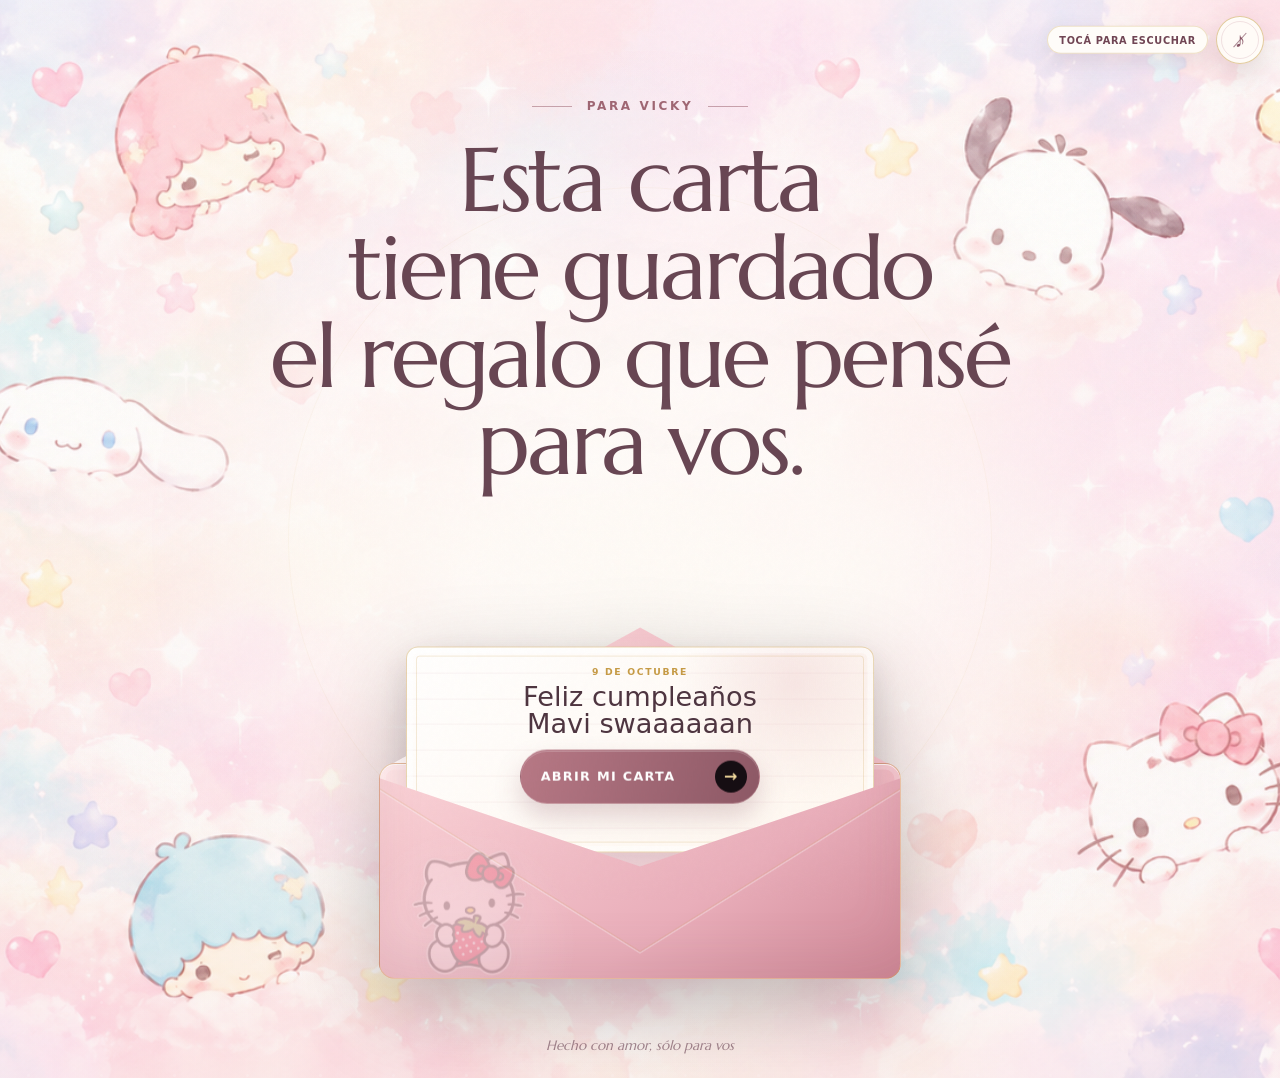
==== commit 68c1a800: "Corrige reinicio de cartas en mobile" ====
--- a/index.html
+++ b/index.html
@@ -26,7 +26,7 @@
     <link rel="preconnect" href="https://fonts.gstatic.com" crossorigin />
     <link href="https://fonts.googleapis.com/css2?family=Marcellus&display=swap" rel="stylesheet" />
     <title>Para Vicky ✦ 9 de octubre</title>
-    <link rel="stylesheet" href="./styles.css?v=20261008a" />
+    <link rel="stylesheet" href="./styles.css?v=20261009a" />
     <link rel="stylesheet" href="./chromatic-progress.css?v=20260930d" />
   </head>
   <body>
@@ -238,6 +238,6 @@
 
     <noscript>Esta experiencia necesita JavaScript activado para comenzar.</noscript>
     <script src="./content.js?v=20261007b"></script>
-    <script src="./app.js?v=20261008a"></script>
+    <script src="./app.js?v=20261009a"></script>
   </body>
 </html>
--- a/styles.css
+++ b/styles.css
@@ -3882,14 +3882,18 @@
 
 .bonus-path-card h4 { margin: 0; color: #55372b; font-family: var(--serif); font-size: 1.15rem; font-weight: 400; line-height: 1.2; }
 .bonus-reset {
-  margin-top: 2.5rem;
-  padding: .65rem;
-  color: rgba(255,248,233,.54);
-  border: 0;
-  border-bottom: 1px solid rgba(255,248,233,.2);
-  background: transparent;
+  display: block;
+  width: min(100%, 14rem);
+  min-height: 2.75rem;
+  margin: 1rem auto 0;
+  padding: .7rem 1rem;
+  color: rgba(255,248,233,.86);
+  border: 1px solid rgba(255,248,233,.28);
+  border-radius: 999px;
+  background: rgba(10,35,45,.36);
   cursor: pointer;
-  font-size: .62rem;
+  font-size: .66rem;
+  font-weight: 700;
   letter-spacing: .08em;
   text-transform: uppercase;
 }
